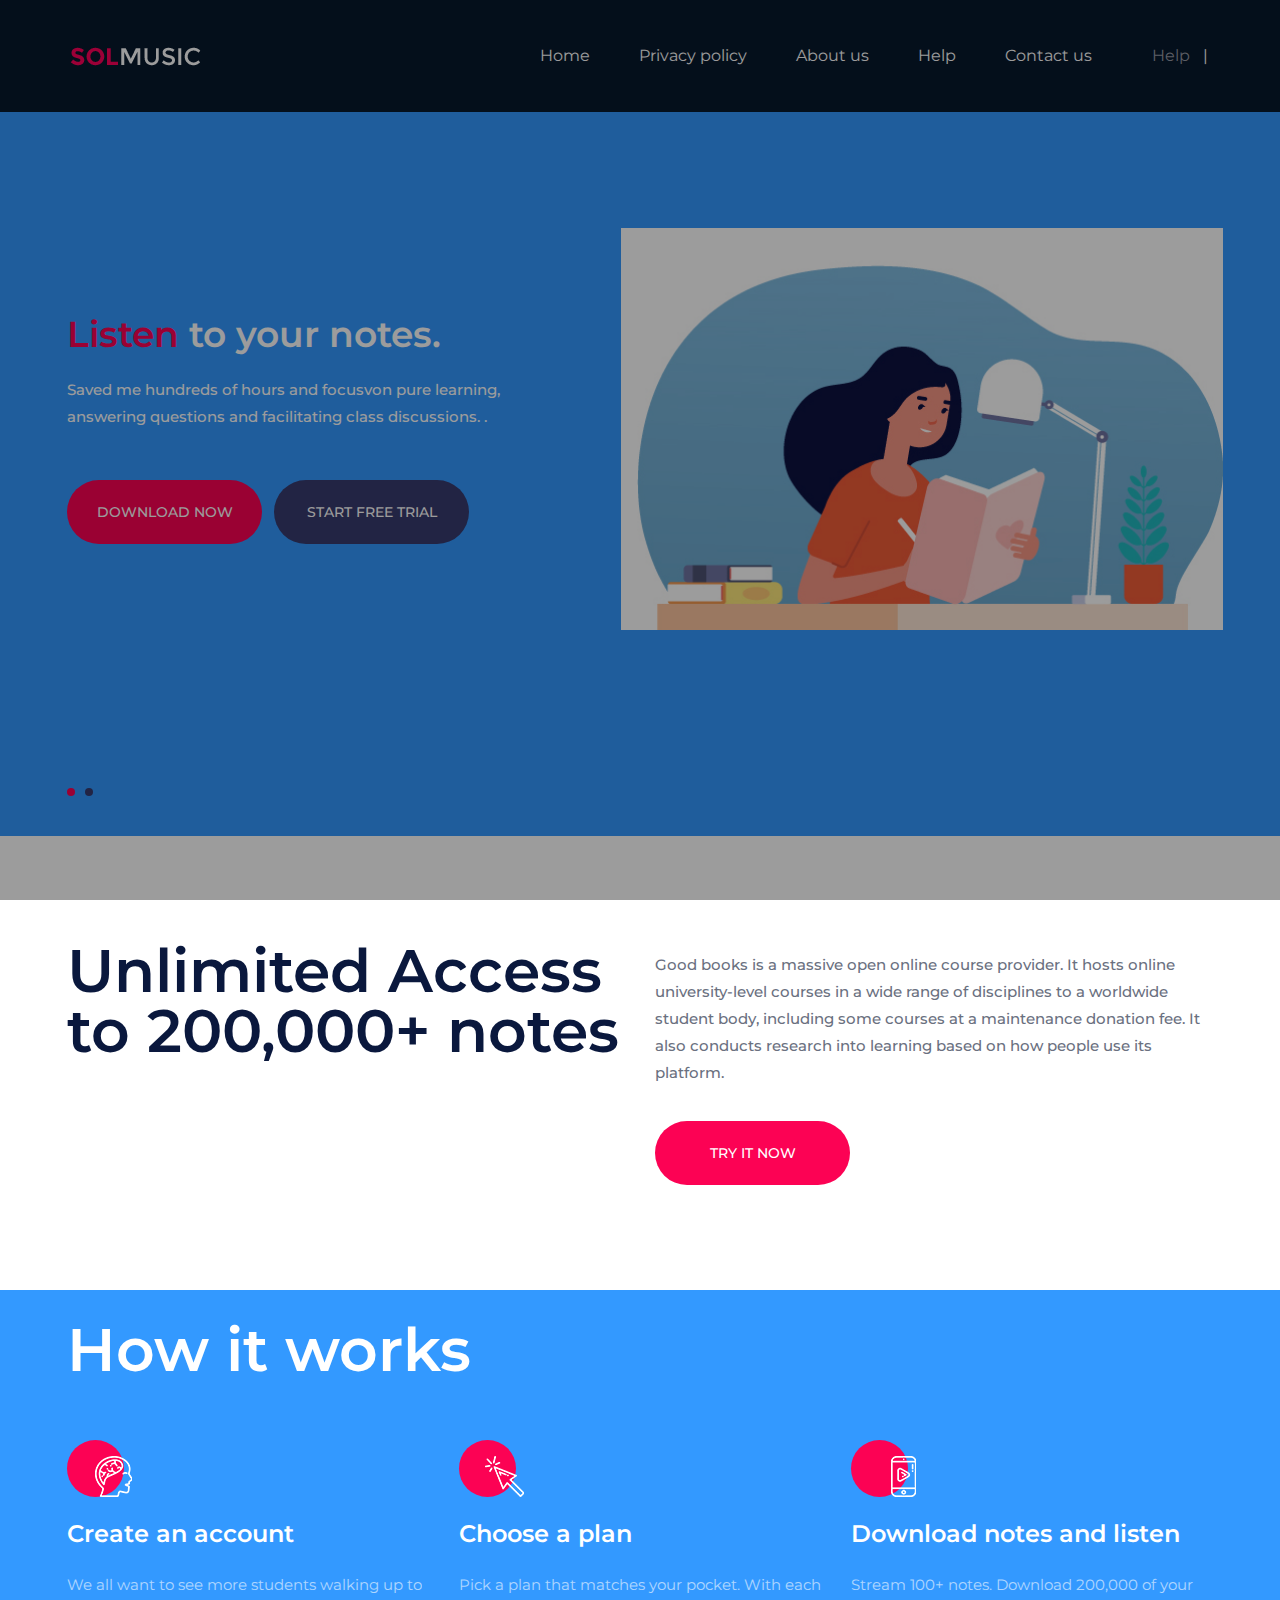
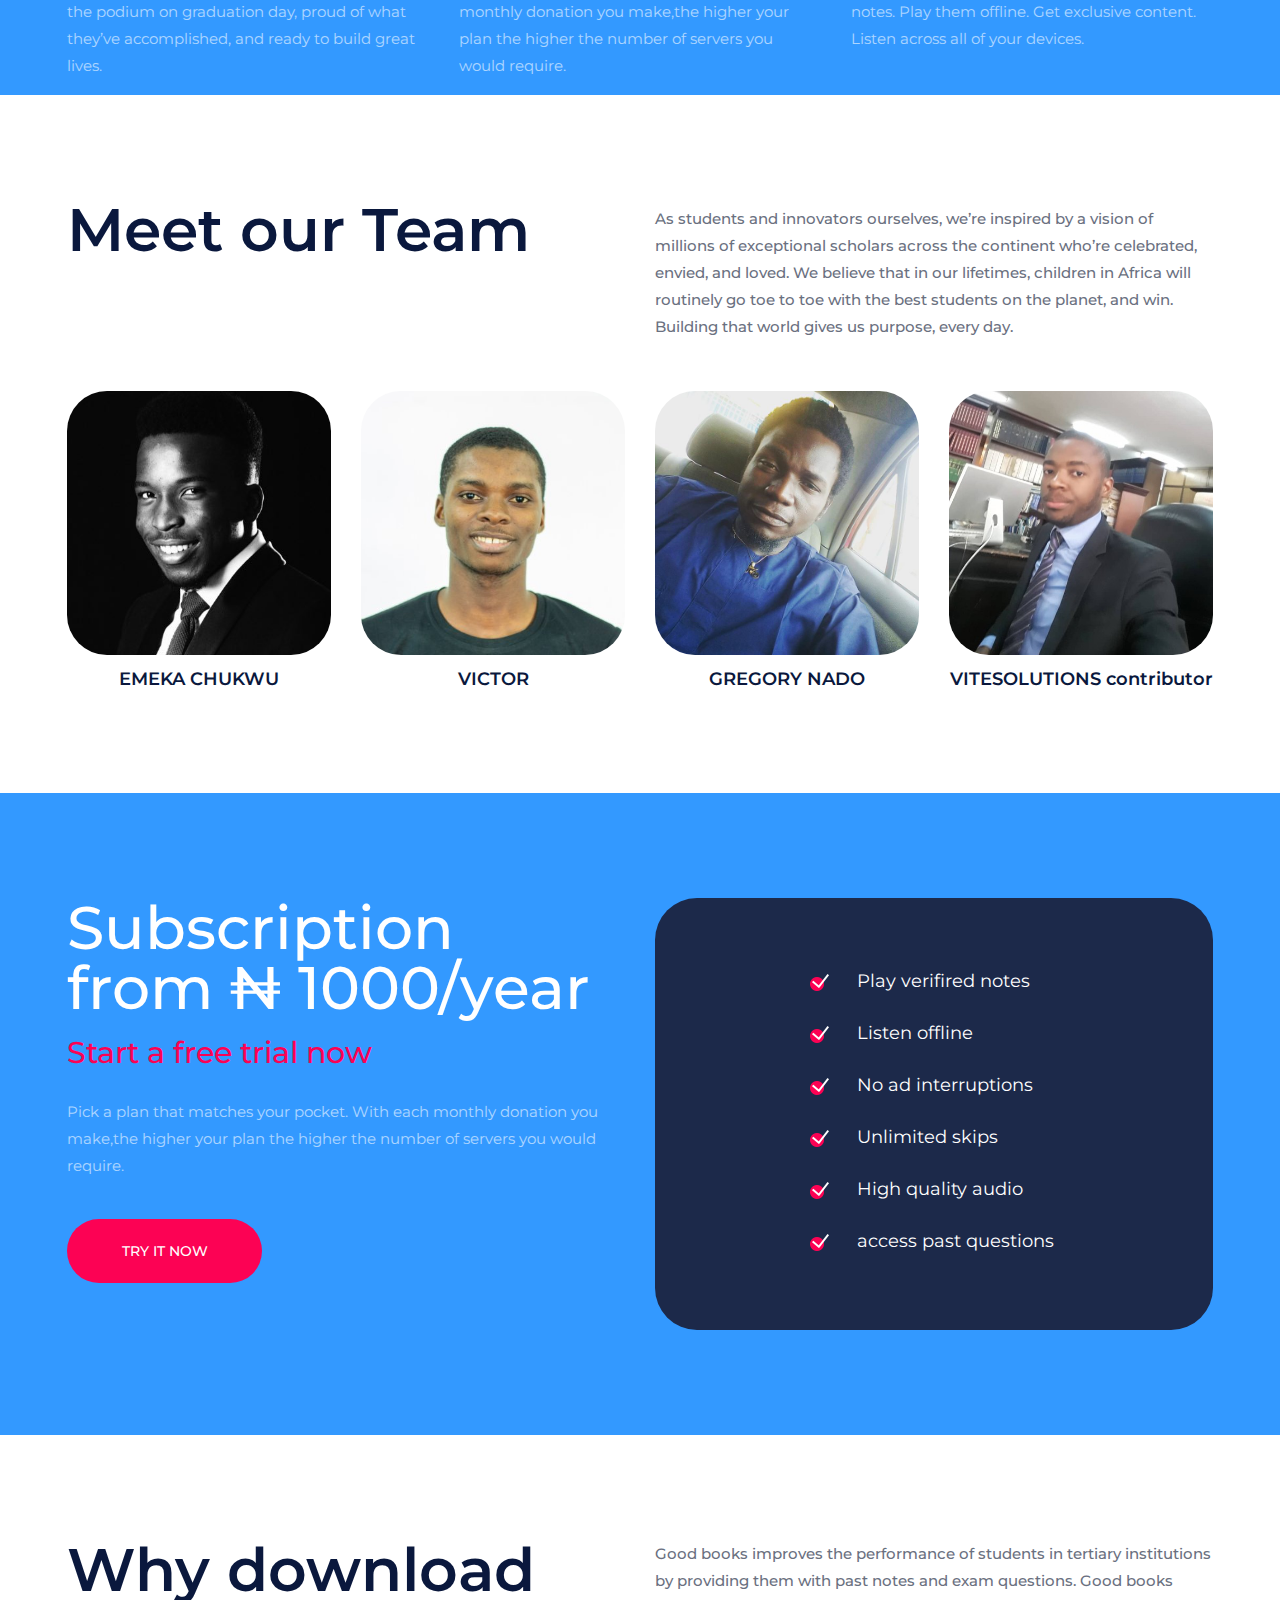
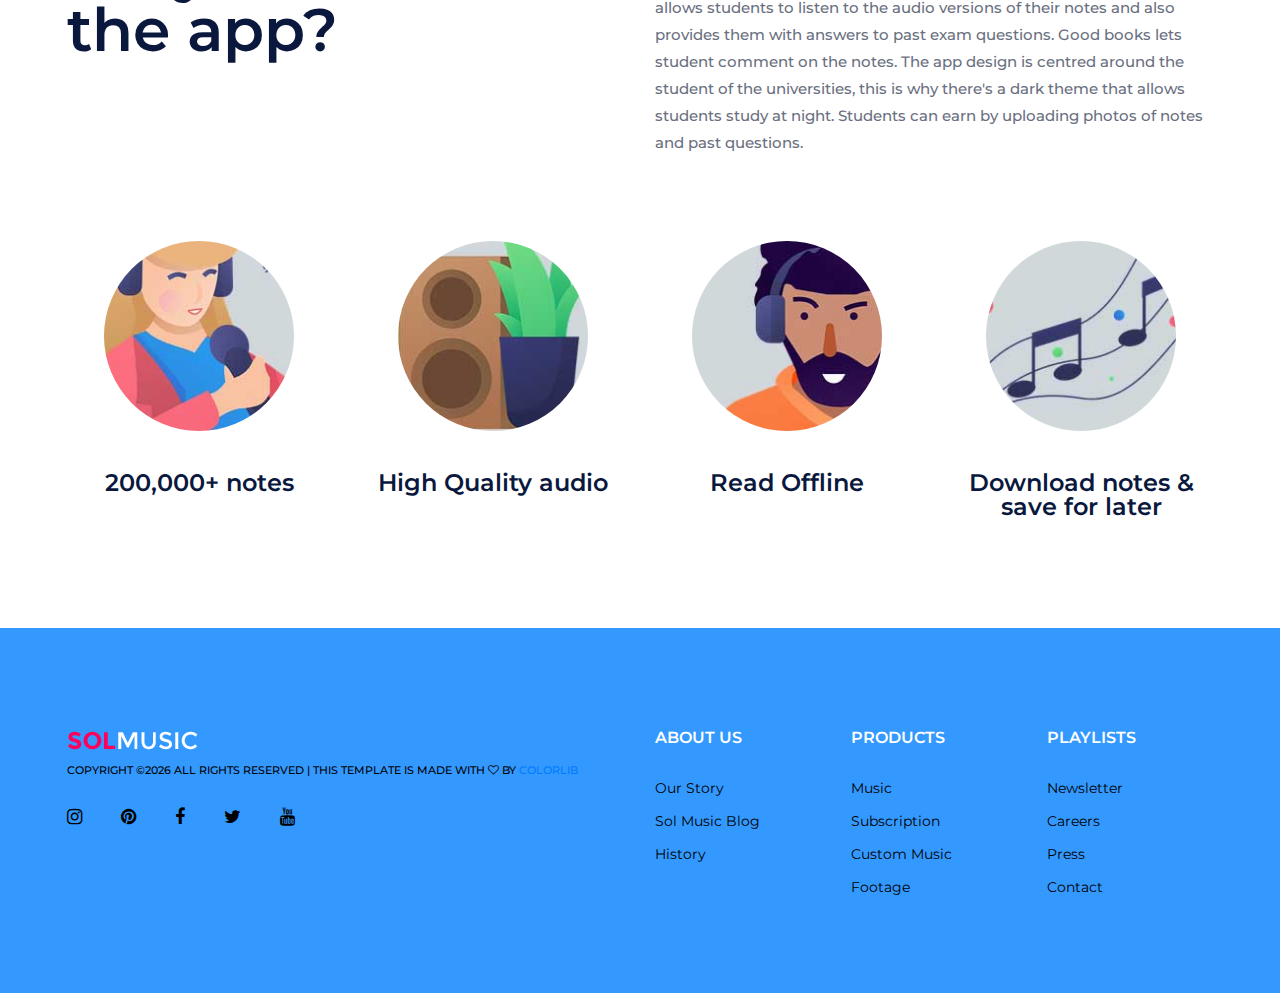
==== index.html @ d247b95f "create contact page:" ====
<!DOCTYPE html>
<html lang="zxx">
<head>
	<title>SolMusic | HTML Template</title>
	<meta charset="UTF-8">
	<meta name="description" content="SolMusic HTML Template">
	<meta name="keywords" content="music, html">
	<meta name="viewport" content="width=device-width, initial-scale=1.0">
	
	<!-- Favicon -->
	<link href="img/favicon.ico" rel="shortcut icon"/>

	<!-- Google font -->
	<link href="https://fonts.googleapis.com/css?family=Montserrat:300,300i,400,400i,500,500i,600,600i,700,700i&display=swap" rel="stylesheet">
 
	<!-- Stylesheets -->
	<link rel="stylesheet" href="css/bootstrap.min.css"/>
	<link rel="stylesheet" href="css/font-awesome.min.css"/>
	<link rel="stylesheet" href="css/owl.carousel.min.css"/>
	<link rel="stylesheet" href="css/slicknav.min.css"/>

	<!-- Main Stylesheets -->
	<link rel="stylesheet" href="css/style.css"/>


	<!--[if lt IE 9]>
		<script src="https://oss.maxcdn.com/html5shiv/3.7.2/html5shiv.min.js"></script>
		<script src="https://oss.maxcdn.com/respond/1.4.2/respond.min.js"></script>
	<![endif]-->

</head>
<body>
	<!-- Page Preloder -->
	<div id="preloder">
		<div class="loader"></div>
	</div>

	<!-- Header section -->
	<header class="header-section clearfix">
		<a href="index.html" class="site-logo">
			<img src="img/logo.png" alt="">
		</a>
		<div class="header-right">
			<a href="#" class="hr-btn">Help</a>
			<span>|</span>
			<!-- <div class="user-panel">
				<a href="" class="login">Login</a>
				<a href="" class="register">Create an account</a>
			</div>  -->
		</div>
		<ul class="main-menu">
			<li><a href="index.html">Home</a></li>
			<li><a href="Privacy policy.html">Privacy policy</a></li>
			<li><a href="#">About us</a>
				<ul class="sub-menu">
					<li><a href="#team_section">Team</a></li>
					<li><a href="#subscription_section">subcriptions</a></li>
					<li><a href="artist.html">Help</a></li>
					<li><a href="Privacy policy.html">Privacy policy</a></li>
					<li><a href="contact.html">Contact</a></li>
				</ul>
			</li>
			<li><a href="blog.html">Help</a></li>
			<li><a href="contact.html">Contact us</a></li>
		</ul>
	</header>
	<!-- Header section end -->

	<!-- Hero section -->
	<section class="hero-section">
		<div class="hero-slider owl-carousel">
			<div class="hs-item">
				<div class="container">
					<div class="row">
						<div class="col-lg-6">
							<div class="hs-text">
								<h2><span>Listen</span> to your notes.</h2>
								<p>Saved me hundreds of hours and focusvon pure learning, answering questions and facilitating class discussions.
									. </p>
								<a href="#" class="site-btn">Download Now</a>
								<a href="#" class="site-btn sb-c2">Start free trial</a>
							</div>
						</div>
						<div class="col-lg-6">
							<div class="hr-img">
								<img src="img/hero-bg.png" alt="">
							</div>
						</div>
					</div>
				</div>
			</div>
			<div class="hs-item">
				<div class="container">
					<div class="row">
						<div class="col-lg-6">
							<div class="hs-text">
								<h2><span>Access </span> all your notes, past questions and handout.</h2>
								<p>Good books is an education technology website company based in Lagos City, Nigeria, which operates an online learning platform for students to access course-specific study resources contributed by a community of students and educators. </p>
								<a href="#" class="site-btn">Download Now</a>
								<a href="#" class="site-btn sb-c2">Start free trial</a>
							</div>
						</div>
						<div class="col-lg-6">
							<div class="hr-img">
								<img src="img/hero-bg.png" alt="">
							</div>
						</div>
					</div>
				</div>
			</div>
		</div>
	</section>
	<!-- Hero section end -->

	<!-- Intro section -->
	<section class="intro-section spad">
		<div class="container">
			<div class="row">
				<div class="col-lg-6">
					<div class="section-title">
						<h2>Unlimited Access to 200,000+ notes</h2>
					</div>
				</div>
				<div class="col-lg-6">
					<p>Good books is a massive open online course provider. It hosts online university-level courses in a wide range of disciplines to a worldwide student body, including some courses at a maintenance donation fee. It also conducts research into learning based on how people use its platform.</p>
					<a href="#" class="site-btn">Try it now</a>
				</div>
			</div>
		</div>
	</section>
	<!-- Intro section end -->

	<!-- How section -->
	<section class="how-section">
		<div class="container text-white">
			<div class="section-title">
				<h2>How it works</h2>
			</div>
			<div class="row">
				<div class="col-md-4">
					<div class="how-item">
						<div class="hi-icon">
							<img src="img/icons/brain.png" alt="">
						</div>
						<h4>Create an account</h4>
						<p>We all want to see more students walking up to the podium on graduation day, proud of what they’ve accomplished, and ready to build great lives. </p>
					</div>
				</div>
				<div class="col-md-4">
					<div class="how-item">
						<div class="hi-icon">
							<img src="img/icons/pointer.png" alt="">
						</div>
						<h4>Choose a plan</h4>
						<p>Pick a plan that matches your pocket. With each monthly donation you make,the higher your plan the higher the number of servers you would require. </p>
					</div>
				</div>
				<div class="col-md-4">
					<div class="how-item">
						<div class="hi-icon">
							<img src="img/icons/smartphone.png" alt="">
						</div>
						<h4>Download notes and listen</h4>
						<p>Stream 100+ notes. Download 200,000 of your notes. Play them offline. Get exclusive content. Listen across all of your devices. </p>
					</div>
				</div>
			</div>
		</div>
	</section>
	<!-- How section end -->

	<!-- Concept section -->
	<section class="concept-section spad">
		<div id="team_section" class="container">
			<div class="row">
				<div class="col-lg-6">
					<div class="section-title">
						<h2>Meet our Team</h2>
					</div>
				</div>
				<div class="col-lg-6">
					<p> As students and innovators ourselves, we’re inspired by a vision of millions of exceptional scholars across the continent who’re celebrated, envied, and loved. We believe that in our lifetimes, children in Africa will routinely go toe to toe with the best students on the planet, and win. Building that world gives us purpose, every day.</p>
				</div>
			</div>
			<div class="row">
				<div class="col-lg-3 col-sm-6">
					<div class="concept-item">
						<img src="img/concept/1.jpg" alt="">
						<h5>EMEKA CHUKWU</h5>
					</div>
				</div>
				<div class="col-lg-3 col-sm-6">
					<div class="concept-item">
						<img src="img/concept/2.jpg" alt="">
						<h5>VICTOR</h5>
					</div>
				</div>
				<div class="col-lg-3 col-sm-6">
					<div class="concept-item">
						<img src="img/concept/3.jpg" alt="">
						<h5>GREGORY NADO</h5>
					</div>
				</div>
				<div class="col-lg-3 col-sm-6">
					<div class="concept-item">
						<img src="img/concept/4.jpg" alt="">
						<h5>VITESOLUTIONS
							contributor
						</h5>
					</div>
				</div>
			</div>
		</div>
	</section>
	<!-- Concept section end -->

	<!-- Subscription section -->
	<section class="subscription-section spad">
		<div id="subscription_section" class="container">
			<div class="row">
				<div class="col-lg-6">
					<div class="sub-text">
						<h2>Subscription from <span>&#8358</span> 1000/year</h2>
						<h3>Start a free trial now</h3>
						<p>Pick a plan that matches your pocket. With each monthly donation you make,the higher your plan the higher the number of servers you would require.</p>
						<a href="#" class="site-btn">Try it now</a>
					</div>
				</div>
				<div class="col-lg-6">
					<ul class="sub-list">
						<li><img src="img/icons/check-icon.png" alt="">Play verifired notes</li>
						<li><img src="img/icons/check-icon.png" alt="">Listen offline</li>
						<li><img src="img/icons/check-icon.png" alt="">No ad interruptions</li>
						<li><img src="img/icons/check-icon.png" alt="">Unlimited skips</li>
						<li><img src="img/icons/check-icon.png" alt="">High quality audio</li>
						<li><img src="img/icons/check-icon.png" alt="">access past questions</li>
					</ul>
				</div>
			</div>
		</div>
	</section>
	<!-- Subscription section end -->

	<!-- Premium section end -->
	<section class="premium-section spad">
		<div class="container">
			<div class="row">
				<div class="col-lg-6">
					<div class="section-title">
						<h2>Why download the app? </h2>
					</div>
				</div>
				<div class="col-lg-6">
					<p> Good books improves the performance of students in tertiary institutions by providing them with past notes and exam questions. Good books allows students to listen to the audio versions of their notes and also provides them with answers to past exam questions. Good books lets student comment on the notes. The app design is centred around the student of the universities, this is why there's a dark theme that allows students study at night. Students can earn by uploading photos of notes and past questions.
						</p>
				</div>
			</div>
			<div class="row">
				<div class="col-lg-3 col-sm-6">
					<div class="premium-item">
						<img src="img/premium/1.jpg" alt="">
						<h4>200,000+ notes </h4>
						<p></p>
					</div>
				</div>
				<div class="col-lg-3 col-sm-6">
					<div class="premium-item">
						<img src="img/premium/2.jpg" alt="">
						<h4>High Quality audio</h4>
						<p></p>
					</div>
				</div>
				<div class="col-lg-3 col-sm-6">
					<div class="premium-item">
						<img src="img/premium/3.jpg" alt="">
						<h4>Read Offline</h4>
						<p> </p>
					</div>
				</div>
				<div class="col-lg-3 col-sm-6">
					<div class="premium-item">
						<img src="img/premium/4.jpg" alt="">
						<h4>Download notes & save for later</h4>
						<p></p>
					</div>
				</div>
			</div>
		</div>
	</section>
	<!-- Premium section end -->

	<!-- Footer section -->
	<footer class="footer-section">
		<div class="container">
			<div class="row">
				<div class="col-xl-6 col-lg-7 order-lg-2">
					<div class="row">
						<div class="col-sm-4">
							<div class="footer-widget">
								<h2>About us</h2>
								<ul>
									<li><a href="">Our Story</a></li>
									<li><a href="">Sol Music Blog</a></li>
									<li><a href="">History</a></li>
								</ul>
							</div>
						</div>
						<div class="col-sm-4">
							<div class="footer-widget">
								<h2>Products</h2>
								<ul>
									<li><a href="">Music</a></li>
									<li><a href="">Subscription</a></li>
									<li><a href="">Custom Music</a></li>
									<li><a href="">Footage</a></li>
								</ul>
							</div>
						</div>
						<div class="col-sm-4">
							<div class="footer-widget">
								<h2>Playlists</h2>
								<ul>
									<li><a href="">Newsletter</a></li>
									<li><a href="">Careers</a></li>
									<li><a href="">Press</a></li>
									<li><a href="">Contact</a></li>
								</ul>
							</div>
						</div>
					</div>
				</div>
				<div class="col-xl-6 col-lg-5 order-lg-1">
					<img src="img/logo.png" alt="">
					<div class="copyright"><!-- Link back to Colorlib can't be removed. Template is licensed under CC BY 3.0. -->
Copyright &copy;<script>document.write(new Date().getFullYear());</script> All rights reserved | This template is made with <i class="fa fa-heart-o" aria-hidden="true"></i> by <a href="https://colorlib.com" target="_blank">Colorlib</a>
<!-- Link back to Colorlib can't be removed. Template is licensed under CC BY 3.0. --></div>
					<div class="social-links">
						<a href=""><i class="fa fa-instagram"></i></a>
						<a href=""><i class="fa fa-pinterest"></i></a>
						<a href=""><i class="fa fa-facebook"></i></a>
						<a href=""><i class="fa fa-twitter"></i></a>
						<a href=""><i class="fa fa-youtube"></i></a>
					</div>
				</div>
			</div>
		</div>
	</footer>
	<!-- Footer section end -->
	
	<!--====== Javascripts & Jquery ======-->
	<script src="js/jquery-3.2.1.min.js"></script>
	<script src="js/bootstrap.min.js"></script>
	<script src="js/jquery.slicknav.min.js"></script>
	<script src="js/owl.carousel.min.js"></script>
	<script src="js/mixitup.min.js"></script>
	<script src="js/main.js"></script>

	</body>
</html>
---- css/style.css ----
/*=================================
-----------------------------------
  SolMusic HTML Template
  Version: 1.0
 ---------------------------------
 =================================*/



/*----------------------------------------*/
/* Template default CSS
/*----------------------------------------*/

html,
body {
	height: 100%;
	font-family: "Montserrat", sans-serif;
	-webkit-font-smoothing: antialiased;
	font-smoothing: antialiased;
}

h1,
h2,
h3,
h4,
h5,
h6 {
	margin: 0;
	color: #0a183d;
	font-weight: 600;
	line-height: 1;
}

h1 {
	font-size: 70px;
}

h2 {
	font-size: 36px;
}

h3 {
	font-size: 30px;
}

h4 {
	font-size: 24px;
}

h5 {
	font-size: 18px;
}

h6 {
	font-size: 16px;
}

p {
	font-size: 15px;
	color: #6a7080;
	line-height: 1.8;
	font-weight: 500;
}

img {
	max-width: 100%;
}

input:focus,
select:focus,
button:focus,
textarea:focus {
	outline: none;
}

a:hover,
a:focus {
	text-decoration: none;
	outline: none;
}

ul,
ol {
	padding: 0;
	margin: 0;
}

/*---------------------
Helper CSS
 -----------------------*/

.section-title {
	margin-bottom: 60px;
}

.section-title h2 {
	font-size: 60px;
}

.set-bg {
	background-repeat: no-repeat;
	background-size: cover;
	background-position: top center;
}

.spad {
	padding-top: 105px;
	padding-bottom: 105px;
}

.text-white h1,
.text-white h2,
.text-white h3,
.text-white h4,
.text-white h5,
.text-white h6,
.text-white p,
.text-white span,
.text-white li,
.text-white a {
	color: #fff;
}

/*---------------------
Commom elements
 -----------------------*/

/* buttons */

.site-btn {
	display: inline-block;
	border: none;
	font-size: 14px;
	font-weight: 500;
	min-width: 195px;
	padding: 23px 20px;
	border-radius: 50px;
	text-transform: uppercase;
	background: #fc0254;
	color: #fff;
	line-height: normal;
	cursor: pointer;
	text-align: center;
}

.site-btn:hover {
	color: #fff;
}

.site-btn.sb-c2 {
	background: #383b70;
}

/* Preloder */

#preloder {
	position: fixed;
	width: 100%;
	height: 100%;
	top: 0;
	left: 0;
	z-index: 999999;
	background: #000;
}

.loader {
	width: 40px;
	height: 40px;
	position: absolute;
	top: 50%;
	left: 50%;
	margin-top: -13px;
	margin-left: -13px;
	border-radius: 60px;
	animation: loader 0.8s linear infinite;
	-webkit-animation: loader 0.8s linear infinite;
}

@keyframes loader {
	0% {
		-webkit-transform: rotate(0deg);
		transform: rotate(0deg);
		border: 4px solid #f44336;
		border-left-color: transparent;
	}
	50% {
		-webkit-transform: rotate(180deg);
		transform: rotate(180deg);
		border: 4px solid #673ab7;
		border-left-color: transparent;
	}
	100% {
		-webkit-transform: rotate(360deg);
		transform: rotate(360deg);
		border: 4px solid #f44336;
		border-left-color: transparent;
	}
}

@-webkit-keyframes loader {
	0% {
		-webkit-transform: rotate(0deg);
		border: 4px solid #f44336;
		border-left-color: transparent;
	}
	50% {
		-webkit-transform: rotate(180deg);
		border: 4px solid #673ab7;
		border-left-color: transparent;
	}
	100% {
		-webkit-transform: rotate(360deg);
		border: 4px solid #f44336;
		border-left-color: transparent;
	}
}

/*------------------
Header section
 ---------------------*/

.header-section {
	padding-left: 55px;
	padding-right: 72px;
	background: #08192d;
}

.site-logo {
	display: inline-block;
	padding: 0;
	padding: 44px 15px;
}

.header-right {
	float: right;
	padding: 44px 0;
	margin-left: 130px;
}

.header-right .hr-btn {
	display: inline-block;
	color: #979aa5;
}

.header-right .user-panel {
	display: inline-block;
}

.header-right .user-panel a {
	font-size: 16px;
	color: #ffffff;
	margin: 0 10px;
}

.header-right .user-panel .register {
	color: #fc0254;
	margin-right: 0;
}

.header-right span {
	color: #fff;
	display: inline-block;
	padding-left: 9px;
}

.main-menu {
	list-style: none;
	float: right;
}

.main-menu li {
	display: inline-block;
	position: relative;
}

.main-menu li a {
	display: block;
	font-size: 16px;
	color: #ffffff;
	padding: 44px 10px;
	margin-left: 60px;
}

.main-menu li a:hover {
	color: #fc0254;
}

.main-menu li:first-child a {
	margin-left: 0;
}

.main-menu li:hover .sub-menu {
	visibility: visible;
	opacity: 1;
	margin-top: 0;
}

.main-menu .sub-menu {
	position: absolute;
	list-style: none;
	width: 220px;
	left: 60px;
	top: 100%;
	padding: 20px 0;
	visibility: hidden;
	opacity: 0;
	margin-top: 50px;
	background: #fff;
	z-index: 99;
	-webkit-transition: all 0.4s;
	transition: all 0.4s;
	-webkit-box-shadow: 2px 7px 20px rgba(0, 0, 0, 0.05);
	box-shadow: 2px 7px 20px rgba(0, 0, 0, 0.05);
}

.main-menu .sub-menu li {
	display: block;
}

.main-menu .sub-menu li a {
	display: block;
	color: #000;
	margin-left: 0;
	padding: 5px 20px;
}

.main-menu .sub-menu li a:hover {
	color: #fc0254;
}

.slicknav_menu {
	display: none;
}

/*------------------
Hero section
 ---------------------*/

.hero-section {
	overflow: hidden;
}

.hs-item {
	height: 724px;
	padding-bottom: 90px;
	display: -webkit-box;
	display: -ms-flexbox;
	display: flex;
	-webkit-box-align: center;
	-ms-flex-align: center;
	align-items: center;
	background: #3399ff;
}

.hs-item h2 {
	color: #fff;
	font-size: 36px;
	margin-bottom: 25px;
	line-height: 0.9;
	position: relative;
	top: 50px;
	opacity: 0;
}

.hs-item h2 span {
	color: #fc0254;
}

.hs-item p {
	color: #ffffff;
	opacity: 0.6;
	margin-bottom: 50px;
	position: relative;
	top: 50px;
	opacity: 0;
}

.hs-item .site-btn {
	position: relative;
	top: 50px;
	margin-bottom: 20px;
	opacity: 0;
}

.hs-item .sb-c2 {
	margin-left: 8px;
}

.hs-item .hs-text {
	padding-top: 90px;
	max-width: 475px;
}

.hr-img img {
	min-width: 602px;
	position: relative;
	left: -34px;
	top: 50px;
	opacity: 0;
}

.owl-item.active .hs-item img,
.owl-item.active .hs-item h2,
.owl-item.active .hs-item p,
.owl-item.active .hs-item .site-btn,
.owl-item.active .hs-item .site-btn.sb-c2 {
	top: 0;
	opacity: 1;
}

.owl-item.active .hs-item img {
	-webkit-transition: all 0.5s ease 0.2s;
	transition: all 0.5s ease 0.2s;
}

.owl-item.active .hs-item h2 {
	-webkit-transition: all 0.5s ease 0.4s;
	transition: all 0.5s ease 0.4s;
}

.owl-item.active .hs-item p {
	-webkit-transition: all 0.5s ease 0.6s;
	transition: all 0.5s ease 0.6s;
}

.owl-item.active .hs-item .site-btn {
	-webkit-transition: all 0.5s ease 0.8s;
	transition: all 0.5s ease 0.8s;
}

.owl-item.active .hs-item .site-btn.sb-c2 {
	-webkit-transition: all 0.5s ease 1s;
	transition: all 0.5s ease 1s;
}

.hero-slider .owl-dots {
	position: absolute;
	bottom: 33px;
	left: calc(50% - 588px);
	max-width: 1176px;
	width: 100%;
	padding-left: 15px;
}

.hero-slider .owl-dots .owl-dot {
	width: 8px;
	height: 8px;
	border-radius: 50%;
	background: #383b70;
	margin-right: 10px;
}

.hero-slider .owl-dots .owl-dot.active {
	background: #fc0254;
}

/* ----------------
Intro section
 -------------------*/

.intro-section p {
	margin-bottom: 35px;
	padding-top: 10px;
}

/* ----------------
How section
 -------------------*/

.how-section {
	background-color: #3399ff;
	padding-top: 30px;
}

.how-item .hi-icon {
	position: relative;
	width: 57px;
	height: 57px;
	border-radius: 50%;
	background: #fc0254;
	margin-bottom: 25px;
}

.how-item .hi-icon img {
	position: absolute;
	right: -8px;
	bottom: 0;
}

.how-item h4 {
	margin-bottom: 25px;
}

.how-item p {
	font-weight: 400;
	opacity: 0.6;
}

/* ----------------
Concept section
 -------------------*/

.concept-section p {
	padding-top: 5px;
}

.concept-item {
	text-align: center;
	padding-top: 35px;
}

.concept-item img {
	border-radius: 40px;
	margin-bottom: 15px;
}

/* --------------------
Subscription section
 -----------------------*/

.subscription-section {
	background: #3399ff;
}

.sub-text {
	padding-right: 15px;
}

.sub-text h2 {
	color: #fff;
	font-size: 60px;
	margin-bottom: 20px;
	font-weight: 500;
}

.sub-text h3 {
	color: #fc0254;
	margin-bottom: 30px;
	font-weight: 500;
}

.sub-text p {
	color: #fff;
	font-weight: 400;
	opacity: 0.6;
	margin-bottom: 40px;
}

.sub-list {
	list-style: none;
	background: #1c294a;
	padding: 70px 15px 50px 155px;
	border-radius: 42px;
}

.sub-list li {
	color: #ffffff;
	font-size: 18px;
	margin-bottom: 25px;
}

.sub-list li img {
	padding-right: 28px;
}

/* ----------------
Premium section 
 -------------------*/

.premium-section p {
	margin-bottom: 50px;
}

.premium-item {
	text-align: center;
	padding-top: 35px;
}

.premium-item img {
	width: 190px;
	height: 190px;
	border-radius: 50%;
	margin-bottom: 40px;
}

.premium-item h4 {
	margin-bottom: 4px;
}

.premium-item p {
	margin-bottom: 0;
}

/* ----------------
Responsive
 -------------------*/

.footer-section {
	background: #3399ff;
	padding: 100px 0 85px;
}

.footer-widget {
	padding-top: 2px;
}

.footer-widget h2 {
	font-size: 16px;
	color: #fff;
	text-transform: uppercase;
	margin-bottom: 30px;
}

.footer-widget ul {
	list-style: none;
}

.footer-widget ul li a {
	display: inline-block;
	color: #000;
	font-size: 14px;
	margin-bottom: 10px;
}

.copyright {
	font-size: 11px;
	text-transform: uppercase;
	font-weight: 500;
	color: #000;
	padding: 10px 0 25px;
}

.social-links a {
	display: inline-block;
	color: #000;
	font-size: 18px;
	margin-right: 35px;
}

/* ----------------
Other pages
 -------------------*/

/* ----------------
Playlist page
 -------------------*/

.playlist-section {
	padding: 105px 42px;
}

.playlist-section .section-title {
	float: left;
}

.playlist-filter {
	text-align: right;
	padding-top: 20px;
	margin-bottom: 100px;
}

.playlist-filter li {
	display: inline-block;
	font-size: 15px;
	font-weight: 500;
	color: #6a7080;
	padding: 10px 6px 16px;
	margin-right: 55px;
	margin-bottom: 10px;
	border-bottom: 2px solid transparent;
	cursor: pointer;
}

.playlist-filter li.mixitup-control-active {
	border-bottom: 2px solid #fc0254;
}

.playlist-item {
	text-align: center;
	padding: 0 11px;
	margin-bottom: 30px;
}

.playlist-item img {
	min-width: 100%;
	border-radius: 40px;
	margin-bottom: 30px;
}

.search-form {
	position: relative;
	width: 100%;
	margin-bottom: 25px;
}

.search-form input {
	width: 100%;
	height: 60px;
	padding-left: 41px;
	padding-right: 175px;
	border: none;
	border-radius: 80px;
	font-size: 15px;
	background: #d0d7db;
}

.search-form button {
	position: absolute;
	height: 60px;
	min-width: 167px;
	right: 0;
	top: 0;
	border: none;
	border-radius: 80px;
	color: #fff;
	font-size: 15px;
	background: #fc0254;
}

/* ----------------
Blog page
 -------------------*/

.blog-item {
	margin-bottom: 90px;
}

.blog-item img {
	margin-bottom: 36px;
}

.blog-item .blog-date {
	font-size: 12px;
	font-weight: 600;
	color: #fc0254;
	margin-bottom: 24px;
}

.blog-item h3 {
	margin-bottom: 5px;
}

.blog-item .blog-meta {
	font-size: 12px;
	color: #e9e9e9;
	font-weight: 500;
	margin-bottom: 20px;
}

.blog-item .blog-meta a {
	color: #c3c4c9;
}

.blog-item p {
	font-size: 14px;
	margin-bottom: 0;
	line-height: 1.8;
}

.site-pagination a {
	color: #6a7080;
	font-size: 14px;
	display: inline-block;
	margin-right: 5px;
	font-weight: 500;
}

.site-pagination a:hover,
.site-pagination a.active {
	color: #3c455f;
}

/* ----------------
Contact page
 -------------------*/

.map {
	height: 100%;
	background: #ddd;
}

.map iframe {
	position: absolute;
	width: 100%;
	height: 100%;
	left: 0;
	top: 0;
}

.contact-warp {
	padding: 100px 53px 104px 78px;
}

.contact-warp p {
	padding-top: 40px;
	margin-bottom: 50px;
}

.contact-warp ul {
	margin-bottom: 90px;
	list-style: none;
}

.contact-warp ul li {
	font-size: 14px;
	color: #0a183d;
	font-size: 14px;
	margin-bottom: 15px;
	font-weight: 500;
}

.contact-from input,
.contact-from textarea {
	width: 100%;
	height: 57px;
	padding: 0 38px;
	border: none;
	border-radius: 20px;
	font-size: 14px;
	font-weight: 500;
	margin-bottom: 14px;
	color: #6a7080;
	background: #f5f6fa;
}

.contact-from textarea {
	resize: none;
	padding: 24px 38px 10px;
	height: 177px;
	margin-bottom: 57px;
}

/* ----------------
Category page
 -------------------*/

.category-section {
	padding: 105px 36px;
}

.category-section .section-title {
	float: left;
}

.category-links {
	text-align: right;
	padding-top: 20px;
	margin-bottom: 80px;
}

.category-links a {
	display: inline-block;
	font-size: 15px;
	font-weight: 500;
	color: #6a7080;
	padding: 10px 6px 16px;
	margin-right: 55px;
	margin-bottom: 10px;
	border-bottom: 2px solid transparent;
	cursor: pointer;
}

.category-links a.active {
	border-bottom: 2px solid #fc0254;
}

.category-item {
	position: relative;
	margin: 0 17px;
}

.category-item img {
	min-width: 100%;
	border-radius: 40px;
}

.category-item .ci-text {
	position: absolute;
	bottom: 35px;
	left: 50px;
}

.category-item .ci-text h4 {
	color: #fff;
	margin-bottom: 3px;
}

.category-item .ci-text p {
	color: #fff;
	margin-bottom: 0;
	font-size: 12px;
}

.category-item .ci-link {
	position: absolute;
	display: -webkit-box;
	display: -ms-flexbox;
	display: flex;
	-webkit-box-align: center;
	-ms-flex-align: center;
	align-items: center;
	-webkit-box-pack: center;
	-ms-flex-pack: center;
	justify-content: center;
	width: 71px;
	height: 71px;
	right: 29px;
	bottom: 21px;
	color: #fc0254;
	font-size: 16px;
	text-align: center;
	border-radius: 50%;
	background: #fff;
}

.songs-section {
	padding-bottom: 80px;
}

.song-item {
	margin-bottom: 33px;
}

.song-info-box img {
	float: left;
	width: 85px;
	height: 85px;
	border-radius: 19px;
	margin-right: 18px;
}

.song-info-box .song-info {
	overflow: hidden;
	padding-top: 20px;
}

.song-info-box .song-info h4 {
	font-size: 20px;
	margin-bottom: 4px;
}

.song-info-box .song-info p {
	font-size: 14px;
	margin-bottom: 0;
}

.songs-links {
	text-align: right;
	padding-top: 26px;
}

.songs-links a {
	display: inline-block;
	margin-left: 15px;
	padding-top: 5px;
}

.single_player_container {
	margin-top: 30px;
	padding-left: 10px;
}

.single_player_container .jp-interface {
	display: -webkit-box;
	display: -ms-flexbox;
	display: flex;
}

.player_bars {
	width: calc(100% - 145px);
	position: relative;
	padding-top: 8px;
}

.player_controls_box {
	width: 145px;
}

.player_controls>button:not(:last-of-type) {
	margin-right: 4px;
}

.player_button {
	position: relative;
	width: 28px;
	height: 28px;
	background: #d0d7db;
	border: none;
	border-radius: 50%;
	outline: none !important;
	cursor: pointer;
	-webkit-box-flex: 0;
	-ms-flex: 0 0 auto;
	flex: 0 0 auto;
}

.player_button::after {
	display: block;
	position: absolute;
}

.jp-play {
	background: #fc0254;
}

.jp-play:after {
	left: 9px;
	top: 3px;
	width: 11px;
	height: 13px;
	content: url(../img/icons/play.png);
}

.jp-state-playing .jp-play::after,
.playing .jp-play::after {
	top: 4px !important;
	left: 7px !important;
	content: url(../img/icons/pause.png);
}

.jp-prev:after {
	top: 1px !important;
	left: 6px !important;
	content: url(../img/icons/back.png);
}

.jp-next:after {
	top: 1px !important;
	right: 7px !important;
	content: url(../img/icons/next.png);
}

.jp-stop::after {
	top: 10px;
	left: 10px;
	width: 8px;
	height: 8px;
	background: #475069;
	content: "";
}

.jp-progress {
	width: 100%;
	cursor: pointer;
}

.jp-seek-bar {
	height: 100%;
	padding-top: 5px;
	padding-bottom: 5px;
	background: transparent;
	margin-bottom: -5px;
}

.jp-seek-bar>div {
	height: 2px;
	background: #d0d7db;
}

.jp-play-bar {
	position: relative;
	height: 100%;
	background: #272727;
	overflow: visible !important;
}

.jp-current-time {
	position: absolute;
	font-size: 14px;
	color: #0a183d;
	right: -40px;
	top: 100%;
	padding-top: 15px;
	background: #fff;
	z-index: 1;
	-webkit-transition: all 0.3s;
	transition: all 0.3s;
}

.middle .jp-current-time {
	right: -5px;
	padding: 15px 5px 0;
}

.jp-duration {
	position: absolute;
	font-size: 14px;
	color: #b8b8b8;
	right: 0;
	bottom: -16px;
}

/* ----------------
Artest Page
 -------------------*/

.player-section {
	padding: 57px 53px;
}

.player-box {
	padding: 77px 121px 100px 81px;
	border-radius: 24px;
	background: #fff;
}

.player-box {
	display: -webkit-box;
	display: -ms-flexbox;
	display: flex;
}

.wave-player-warp {
	padding-top: 40px;
	position: relative;
	width: calc(100% - 382px);
}

.tarck-thumb-warp {
	width: 382px;
}

.tarck-thumb {
	max-width: 333px;
	position: relative;
}

.tarck-thumb img {
	border-radius: 22px;
}

.tarck-thumb .wp-play {
	position: absolute;
	width: 70px;
	height: 70px;
	left: calc(50% - 35px);
	top: calc(50% - 35px);
	border: none;
	border-radius: 50%;
	color: #fc0254;
	background: #fff;
}

.tarck-thumb .wp-play:after {
	position: absolute;
	content: "";
	left: calc(50% - 6px);
	top: calc(50% - 8px);
	font: normal normal normal 18px/1 FontAwesome;
}

.playing .tarck-thumb .wp-play:after {
	position: absolute;
	content: "";
	left: calc(50% - 8px);
	font: normal normal normal 18px/1 FontAwesome;
}

.wave-player-info h2 {
	font-size: 48px;
	font-weight: 600;
}

.wave-player-info p {
	font-size: 14px;
}

.wavePlayer_controls {
	padding-top: 20px;
}

#wavePlayer {
	position: relative;
}

#currentTime {
	position: absolute;
	right: 0;
	bottom: 0;
	font-size: 14px;
	color: #0a183d;
	font-weight: 500;
	background: #fff;
	padding-right: 2px;
}

#clipTime {
	position: absolute;
	right: 10px;
	top: 59px;
	font-size: 14px;
	color: #b8b8b8;
	font-weight: 500;
}

.songs-details-section {
	padding: 100px 38px 50px;
	background: #f9fcfd;
}

.song-details-box {
	margin-bottom: 30px;
	overflow: hidden;
}

.song-details-box h3 {
	margin-bottom: 50px;
}

.song-details-box ul {
	list-style: none;
	max-width: 310px;
}

.song-details-box ul li {
	margin-bottom: 15px;
	font-size: 14px;
	line-height: 2;
}

.song-details-box ul strong {
	float: left;
	margin-right: 6px;
	font-weight: 600;
	color: #0a183d;
}

.song-details-box ul span {
	display: block;
	overflow: hidden;
	color: #6a7080;
}

.song-details-box .single_player_container {
	margin-top: 0;
	padding-left: 0;
}

.artist-details img {
	float: left;
	width: 163px;
	height: 163px;
	margin-right: 30px;
	border-radius: 50%;
}

.artist-details h5 {
	margin-bottom: 5px;
	padding-top: 10px;
}

.artist-details span {
	display: block;
	font-size: 12px;
	color: #c3c4c9;
	margin-bottom: 15px;
}

.artist-details .ad-text {
	overflow: hidden;
}

.song-details-box .song-info-box img {
	width: 60px;
	height: 60px;
	border-radius: 20px;
	margin-right: 13px;
}

.song-details-box .song-info-box .song-info {
	padding-top: 10px;
}

.song-details-box .song-info-box .song-info h4 {
	font-size: 14px;
}

.song-details-box .song-info-box .song-info p {
	font-size: 10px;
}

.song-details-box .song-item {
	margin-bottom: 22px;
}

.song-details-box .player_controls_box {
	width: 102px;
}

.song-details-box .player_button {
	-webkit-transform: scale(0.7);
	transform: scale(0.7);
	-webkit-transform-origin: center;
	transform-origin: center;
	margin: 0 -5px;
}

.song-details-box .player_bars {
	width: calc(100% - 102px);
}

.song-details-box .single_player {
	padding: 14px 15px 0 0px;
}

.song-details-box .jp-current-time {
	font-size: 10px;
	right: -29px;
	padding-top: 9px;
}

.song-details-box .middle .jp-current-time {
	right: -5px;
	padding: 9px 5px 0;
}

.song-details-box .jp-duration {
	font-size: 10px;
	bottom: -6px;
}

.similar-songs-section {
	padding: 100px 33px;
}

.similar-songs-section h3 {
	margin-bottom: 70px;
	padding-left: 6px;
}

.similar-song {
	padding: 0 6px;
	margin-bottom: 35px;
}

.similar-song .ss-thumb {
	border-radius: 41px;
	margin-bottom: 22px;
	min-width: 100%;
}

.similar-song h4 {
	font-size: 20px;
	margin-bottom: 5px;
}

.similar-song p {
	font-size: 14px;
}

.similar-song .player_bars {
	width: 100%;
}

.similar-song .jp-current-time {
	padding-top: 10px;
}

.similar-song .jp-duration {
	bottom: -25px;
}

.ss-controls {
	padding: 15px 0 10px;
}

.ss-controls .songs-links {
	padding-top: 0;
	float: right;
}

/* ----------------
Responsive
 -------------------*/

@media (min-width: 1200px) {
	.container {
		max-width: 1176px;
	}
}

/* Medium screen : 992px. */

@media only screen and (min-width: 1200px) and (max-width: 1360px) {
	.header-right {
		margin-left: 50px;
	}
	.main-menu li a {
		margin-left: 25px;
	}
	.main-menu .sub-menu {
		left: 25px;
	}
}

/* Medium screen : 992px. */

@media only screen and (min-width: 992px) and (max-width: 1199px) {
	.header-section {
		padding-left: 15px;
		padding-right: 20px;
	}
	.header-right {
		margin-left: 20px;
	}
	.main-menu li a {
		margin-left: 15px;
	}
	.main-menu .sub-menu {
		left: 15px;
	}
	.hr-img img {
		min-width: 500px;
		position: relative;
	}
	.sub-list {
		padding: 70px 15px 50px 90px;
	}
	.category-section .section-title,
	.playlist-section .section-title {
		float: none;
	}
	.category-links,
	.playlist-filter {
		text-align: left;
	}
	.playlist-item {
		padding: 0;
	}
	.player-box {
		padding: 70px 80px 80px;
	}
	.similar-song {
		margin-bottom: 70px;
	}
	.artist-details img {
		float: none;
		margin-bottom: 30px;
	}
	.contact-warp {
		padding: 100px 15px 60px 40px;
	}
	.category-item {
		margin: 0;
	}
	.category-section {
		padding: 100px 0;
	}
}

/* Tablet :768px. */

@media only screen and (min-width: 768px) and (max-width: 991px) {
	.hr-img {
		display: none;
	}
	.slicknav_menu {
		display: block;
		background: transparent;
		margin-top: -60px;
	}
	.slicknav_nav {
		background: #1c294a;
		margin-bottom: 35px;
	}
	.slicknav_nav ul {
		margin: 0 0 0 0;
	}
	.slicknav_nav .slicknav_row,
	.slicknav_nav a {
		padding: 12px 25px;
		margin: 0;
	}
	.slicknav_nav a:hover {
		border-radius: 0;
		color: #fc0254;
		background: transparent;
	}
	.slicknav_btn {
		position: relative;
		top: -24px;
		background: #1c294a;
	}
	.main-menu {
		display: none;
	}
	.header-right {
		display: none;
	}
	.header-right-warp .header-right {
		display: block;
		float: none;
		padding: 0 0 24px;
		margin-left: 0;
	}
	.header-right-warp .header-right span {
		display: none;
	}
	.header-right-warp .header-right .user-panel {
		display: block;
		padding-left: 26px;
	}
	.header-right-warp .header-right .user-panel a {
		display: inline-block;
		padding: 0;
		margin: 0;
	}
	.header-right-warp .header-right .user-panel a:hover {
		background: transparent;
	}
	.header-right-warp .header-right .user-panel .login {
		padding-right: 10px;
	}
	.sub-text {
		margin-bottom: 50px;
	}
	.footer-widget {
		margin-bottom: 40px;
	}
	.category-section .section-title,
	.playlist-section .section-title {
		float: none;
	}
	.category-links,
	.playlist-filter {
		text-align: left;
	}
	.playlist-item {
		padding: 0;
	}
	.player-box {
		display: block;
		padding: 77px 90px 100px;
	}
	.wave-player-warp {
		width: 100%;
	}
	.wave-player-warp .songs-links {
		text-align: center;
		padding-top: 0;
		margin-bottom: 40px;
	}
	.tarck-thumb-warp {
		width: 100%;
	}
	.tarck-thumb-warp .tarck-thumb {
		margin: 0 auto;
	}
	.wave-player-info,
	.wavePlayer_controls {
		text-align: center;
	}
	.similar-song {
		margin-bottom: 60px;
	}
	.playlist-section,
	.category-section {
		padding: 100px 0;
	}
	.playlist-section .container,
	.category-section .container {
		max-width: 100%;
	}
	.category-item {
		margin: 0;
	}
	.category-item .ci-link {
		top: 26px;
		bottom: auto;
	}
	.category-item .ci-text {
		position: absolute;
		bottom: 10px;
		left: 20px;
	}
	.map {
		height: 450px;
	}
	.song-details-box ul {
		max-width: 100%;
	}
	.search-form {
		margin-top: 40px;
	}
}

/* Large Mobile :480px. */

@media only screen and (max-width: 767px) {
	.hr-img {
		display: none;
	}
	.slicknav_menu {
		display: block;
		background: transparent;
		margin-top: -60px;
	}
	.slicknav_nav {
		background: #1c294a;
		margin-bottom: 35px;
	}
	.slicknav_nav ul {
		margin: 0 0 0 0;
	}
	.slicknav_nav .slicknav_row,
	.slicknav_nav a {
		padding: 12px 25px;
		margin: 0;
	}
	.slicknav_nav a:hover {
		border-radius: 0;
		color: #fc0254;
		background: transparent;
	}
	.slicknav_btn {
		position: relative;
		top: -24px;
		background: #1c294a;
	}
	.main-menu {
		display: none;
	}
	.header-right {
		display: none;
	}
	.header-right-warp .header-right {
		display: block;
		float: none;
		padding: 0 0 24px;
		margin-left: 0;
	}
	.header-right-warp .header-right span {
		display: none;
	}
	.header-right-warp .header-right .user-panel {
		display: block;
		padding-left: 26px;
	}
	.header-right-warp .header-right .user-panel a {
		display: inline-block;
		padding: 0;
		margin: 0;
	}
	.header-right-warp .header-right .user-panel a:hover {
		background: transparent;
	}
	.header-right-warp .header-right .user-panel .login {
		padding-right: 10px;
	}
	.sub-list {
		padding: 60px 15px 50px 30px;
	}
	.sub-text {
		margin-bottom: 50px;
	}
	.footer-widget {
		margin-bottom: 40px;
	}
	.category-section .section-title,
	.playlist-section .section-title {
		float: none;
	}
	.category-links,
	.playlist-filter {
		text-align: left;
	}
	.playlist-filter li,
	.category-links a {
		margin-right: 15px;
	}
	.playlist-item {
		padding: 0;
	}
	.playlist-section {
		padding: 100px 0;
	}
	.artist-details img {
		float: none;
		margin-bottom: 30px;
	}
	.player-box {
		display: block;
	}
	.wave-player-warp {
		width: 100%;
	}
	.wave-player-warp .songs-links {
		text-align: center;
		padding-top: 0;
		margin-bottom: 40px;
	}
	.tarck-thumb-warp {
		width: 100%;
	}
	.tarck-thumb-warp .tarck-thumb {
		margin: 0 auto;
	}
	.wave-player-info,
	.wavePlayer_controls {
		text-align: center;
	}
	.player-box {
		padding: 75px 40px 80px;
	}
	.similar-song {
		margin-bottom: 60px;
	}
	.songs-details-section {
		padding: 100px 0px 50px;
	}
	.similar-songs-section,
	.playlist-section {
		padding: 100px 0;
	}
	.similar-songs-section .container,
	.playlist-section .container {
		max-width: 100%;
	}
	.category-section {
		padding: 105px 0;
	}
	.category-section .container {
		max-width: 100%;
	}
	.header-section {
		padding: 0 15px;
	}
	.category-item {
		margin: 0 0 30px;
	}
	.map {
		height: 450px;
	}
	.contact-warp {
		padding: 100px 40px;
	}
	.songs-links {
		text-align: left;
		padding-top: 40px;
	}
	.song-details-box ul {
		max-width: 100%;
	}
	.search-form {
		margin-top: 40px;
	}
}

/* Small Mobile :320px. */

@media only screen and (max-width: 479px) {
	.section-title h2,
	.hs-item h2,
	.sub-text h2 {
		font-size: 36px;
	}
	.wave-player-info h2 {
		font-size: 24px;
	}
	.header-section {
		padding: 0;
	}
	.player-box {
		padding: 40px;
	}
	.contact-warp {
		padding: 100px 15px;
	}
	.category-item .ci-link {
		top: 26px;
		bottom: auto;
	}
	.category-item .ci-text {
		position: absolute;
		bottom: 10px;
		left: 20px;
	}
	.single_player_container .jp-interface {
		display: block;
	}
	.song-details-box .player_controls_box,
	.player_controls_box {
		width: 100%;
	}
	.song-details-box .player_bars,
	.player_bars {
		width: 100%;
	}
	.song-details-box .jp-duration {
		bottom: -19px;
	}
	.jp-duration {
		bottom: -31px;
	}
	.song-details-box .song-item {
		margin-bottom: 40px;
	}
	.player-section,
	.player-box {
		padding: 15px;
	}
	.social-links a {
		margin-right: 20px;
	}
	.search-form {
		text-align: center;
	}
	.search-form input {
		padding-right: 41px;
	}
	.search-form button {
		position: relative;
		margin-top: 20px;
	}
}
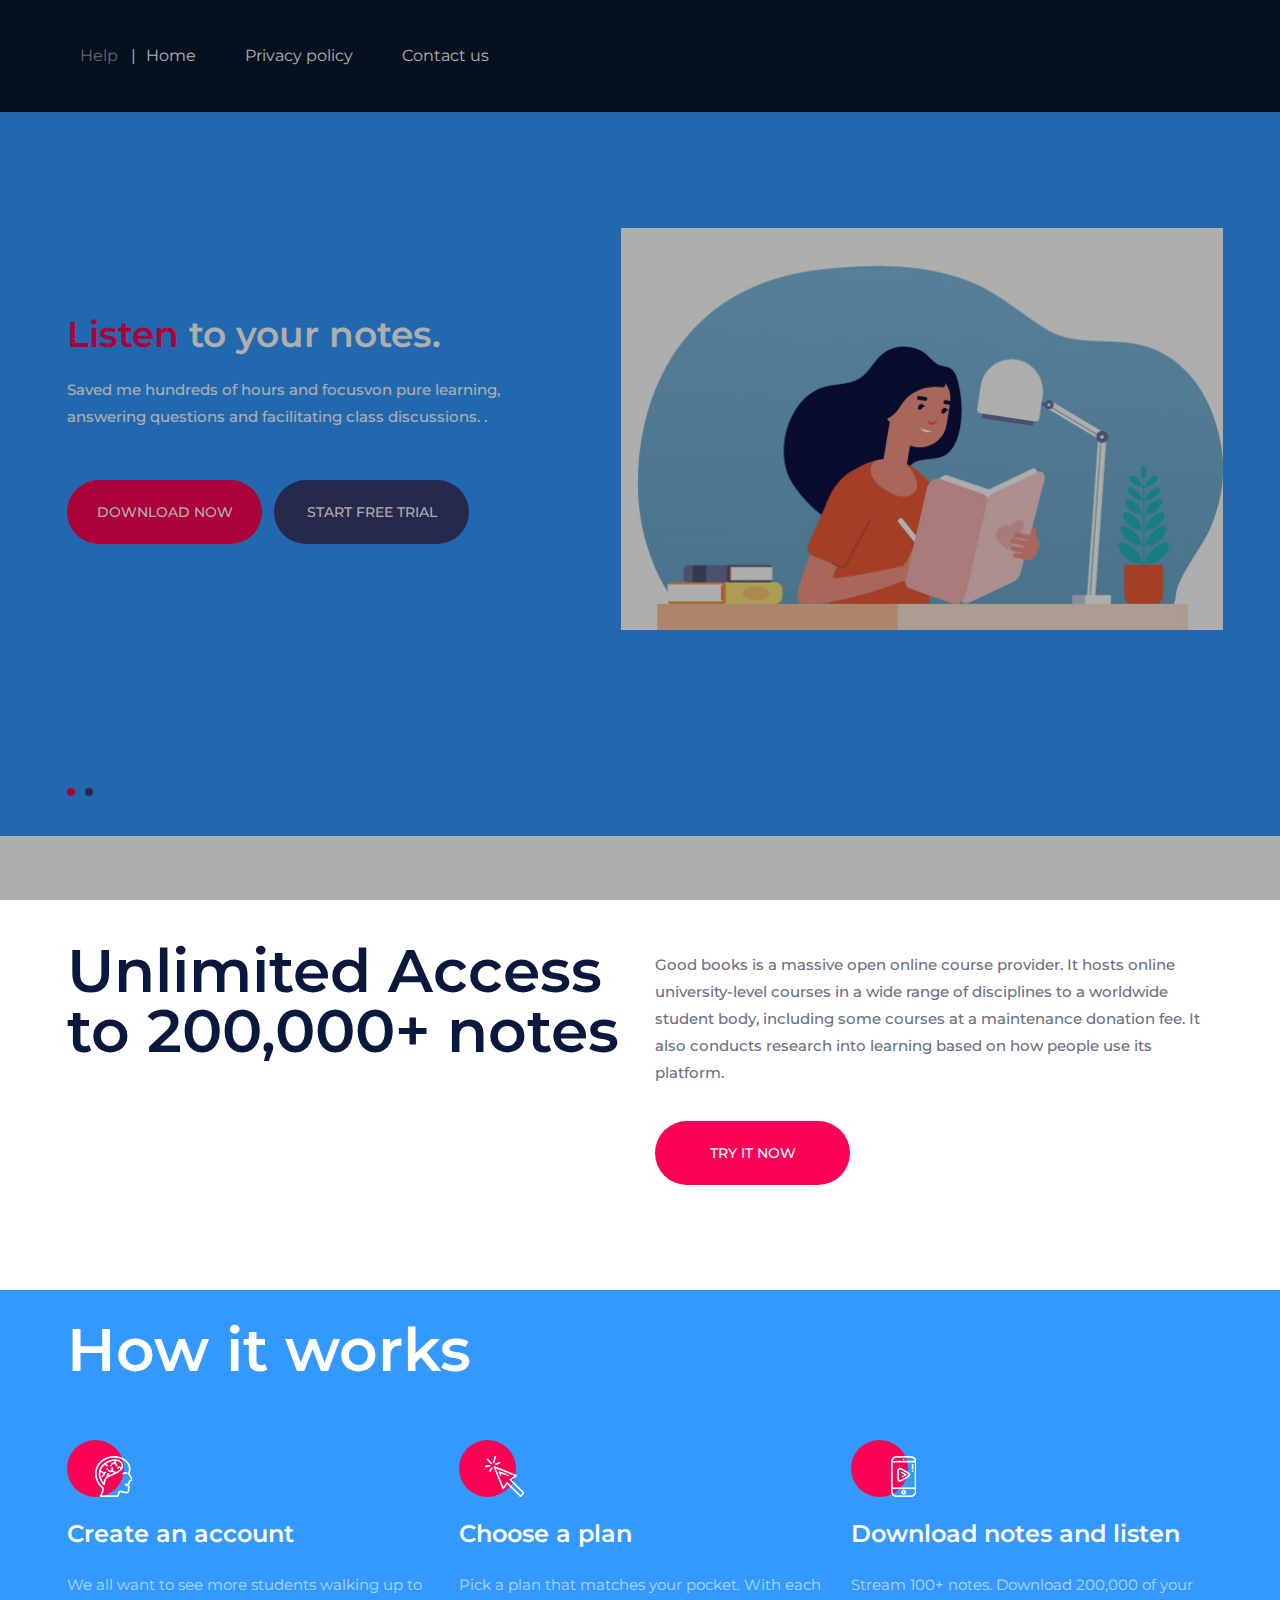
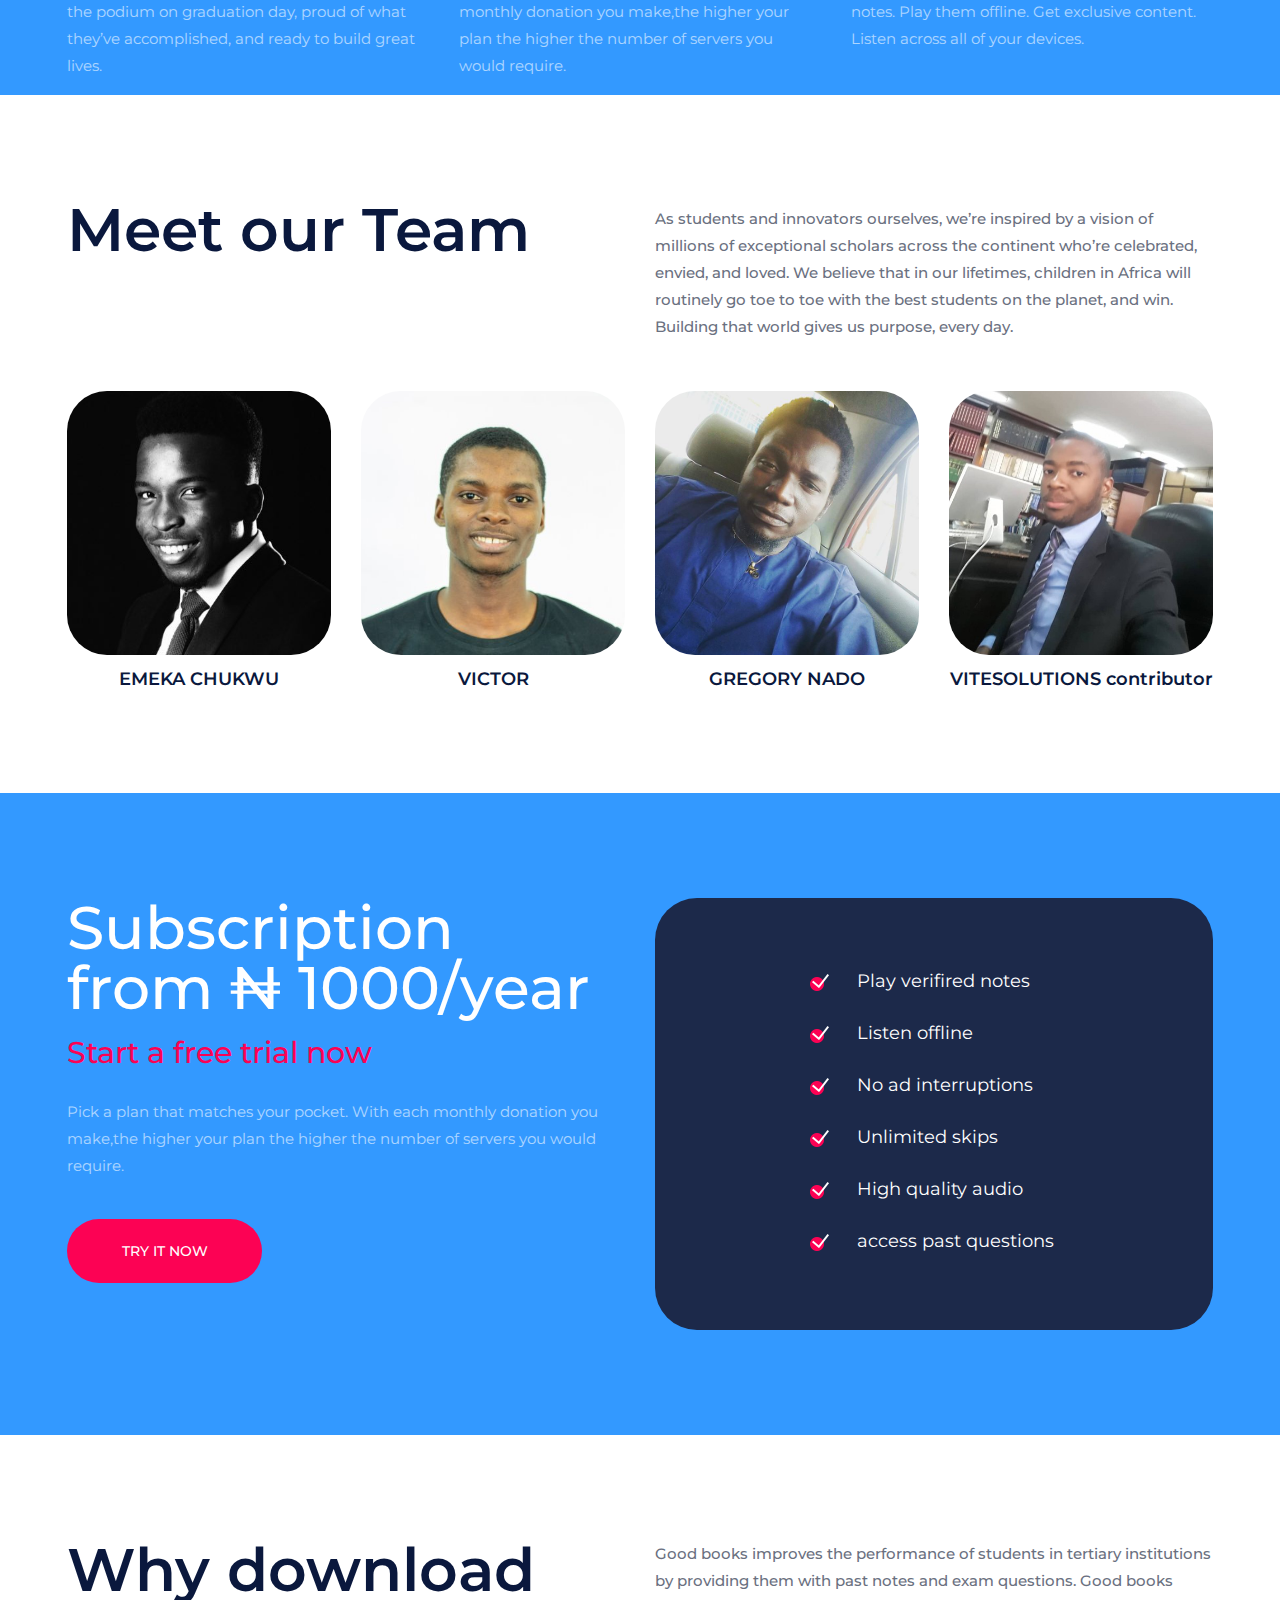
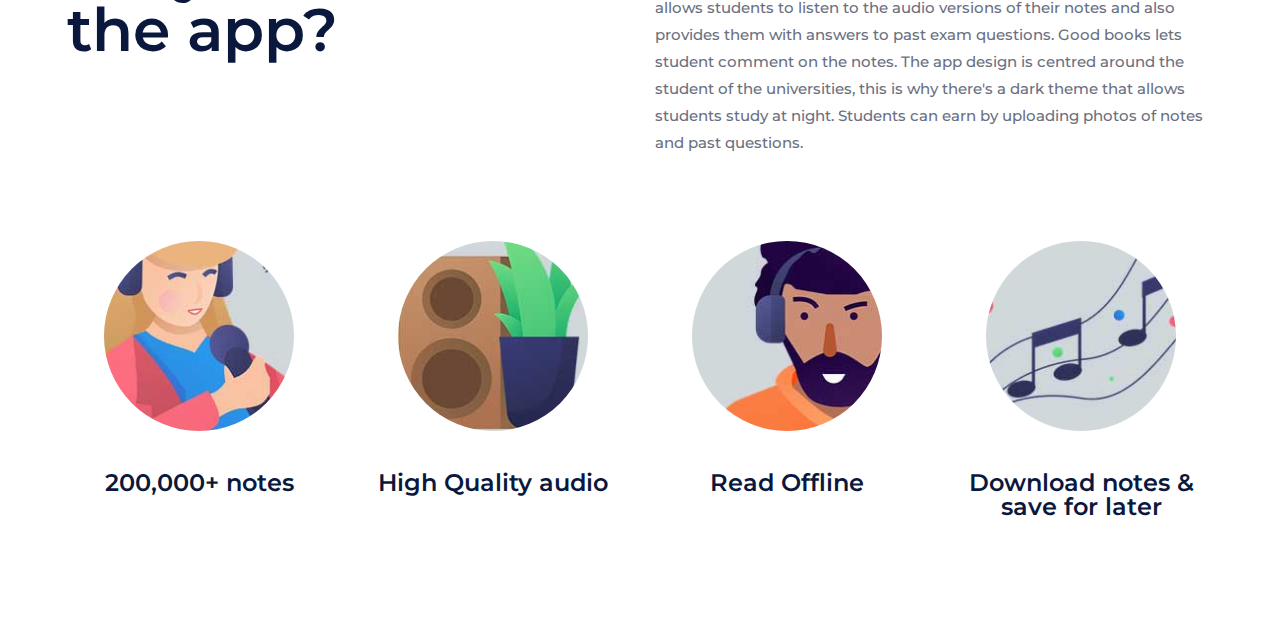
==== commit f249acf3: "update page" ====
--- a/index.html
+++ b/index.html
@@ -1,7 +1,7 @@
 <!DOCTYPE html>
 <html lang="zxx">
 <head>
-	<title>SolMusic | HTML Template</title>
+	<title>Good Books</title>
 	<meta charset="UTF-8">
 	<meta name="description" content="SolMusic HTML Template">
 	<meta name="keywords" content="music, html">
@@ -51,16 +51,6 @@
 		<ul class="main-menu">
 			<li><a href="index.html">Home</a></li>
 			<li><a href="Privacy policy.html">Privacy policy</a></li>
-			<li><a href="#">About us</a>
-				<ul class="sub-menu">
-					<li><a href="#team_section">Team</a></li>
-					<li><a href="#subscription_section">subcriptions</a></li>
-					<li><a href="artist.html">Help</a></li>
-					<li><a href="Privacy policy.html">Privacy policy</a></li>
-					<li><a href="contact.html">Contact</a></li>
-				</ul>
-			</li>
-			<li><a href="blog.html">Help</a></li>
 			<li><a href="contact.html">Contact us</a></li>
 		</ul>
 	</header>
@@ -288,64 +278,6 @@
 		</div>
 	</section>
 	<!-- Premium section end -->
-
-	<!-- Footer section -->
-	<footer class="footer-section">
-		<div class="container">
-			<div class="row">
-				<div class="col-xl-6 col-lg-7 order-lg-2">
-					<div class="row">
-						<div class="col-sm-4">
-							<div class="footer-widget">
-								<h2>About us</h2>
-								<ul>
-									<li><a href="">Our Story</a></li>
-									<li><a href="">Sol Music Blog</a></li>
-									<li><a href="">History</a></li>
-								</ul>
-							</div>
-						</div>
-						<div class="col-sm-4">
-							<div class="footer-widget">
-								<h2>Products</h2>
-								<ul>
-									<li><a href="">Music</a></li>
-									<li><a href="">Subscription</a></li>
-									<li><a href="">Custom Music</a></li>
-									<li><a href="">Footage</a></li>
-								</ul>
-							</div>
-						</div>
-						<div class="col-sm-4">
-							<div class="footer-widget">
-								<h2>Playlists</h2>
-								<ul>
-									<li><a href="">Newsletter</a></li>
-									<li><a href="">Careers</a></li>
-									<li><a href="">Press</a></li>
-									<li><a href="">Contact</a></li>
-								</ul>
-							</div>
-						</div>
-					</div>
-				</div>
-				<div class="col-xl-6 col-lg-5 order-lg-1">
-					<img src="img/logo.png" alt="">
-					<div class="copyright"><!-- Link back to Colorlib can't be removed. Template is licensed under CC BY 3.0. -->
-Copyright &copy;<script>document.write(new Date().getFullYear());</script> All rights reserved | This template is made with <i class="fa fa-heart-o" aria-hidden="true"></i> by <a href="https://colorlib.com" target="_blank">Colorlib</a>
-<!-- Link back to Colorlib can't be removed. Template is licensed under CC BY 3.0. --></div>
-					<div class="social-links">
-						<a href=""><i class="fa fa-instagram"></i></a>
-						<a href=""><i class="fa fa-pinterest"></i></a>
-						<a href=""><i class="fa fa-facebook"></i></a>
-						<a href=""><i class="fa fa-twitter"></i></a>
-						<a href=""><i class="fa fa-youtube"></i></a>
-					</div>
-				</div>
-			</div>
-		</div>
-	</footer>
-	<!-- Footer section end -->
 	
 	<!--====== Javascripts & Jquery ======-->
 	<script src="js/jquery-3.2.1.min.js"></script>
--- a/css/style.css
+++ b/css/style.css
@@ -221,9 +221,8 @@
  ---------------------*/
 
 .header-section {
-	padding-left: 55px;
-	padding-right: 72px;
 	background: #08192d;
+	display: flex;
 }
 
 .site-logo {
@@ -233,9 +232,9 @@
 }
 
 .header-right {
-	float: right;
+	/* float: right; */
 	padding: 44px 0;
-	margin-left: 130px;
+	/* margin-left: 130px; */
 }
 
 .header-right .hr-btn {
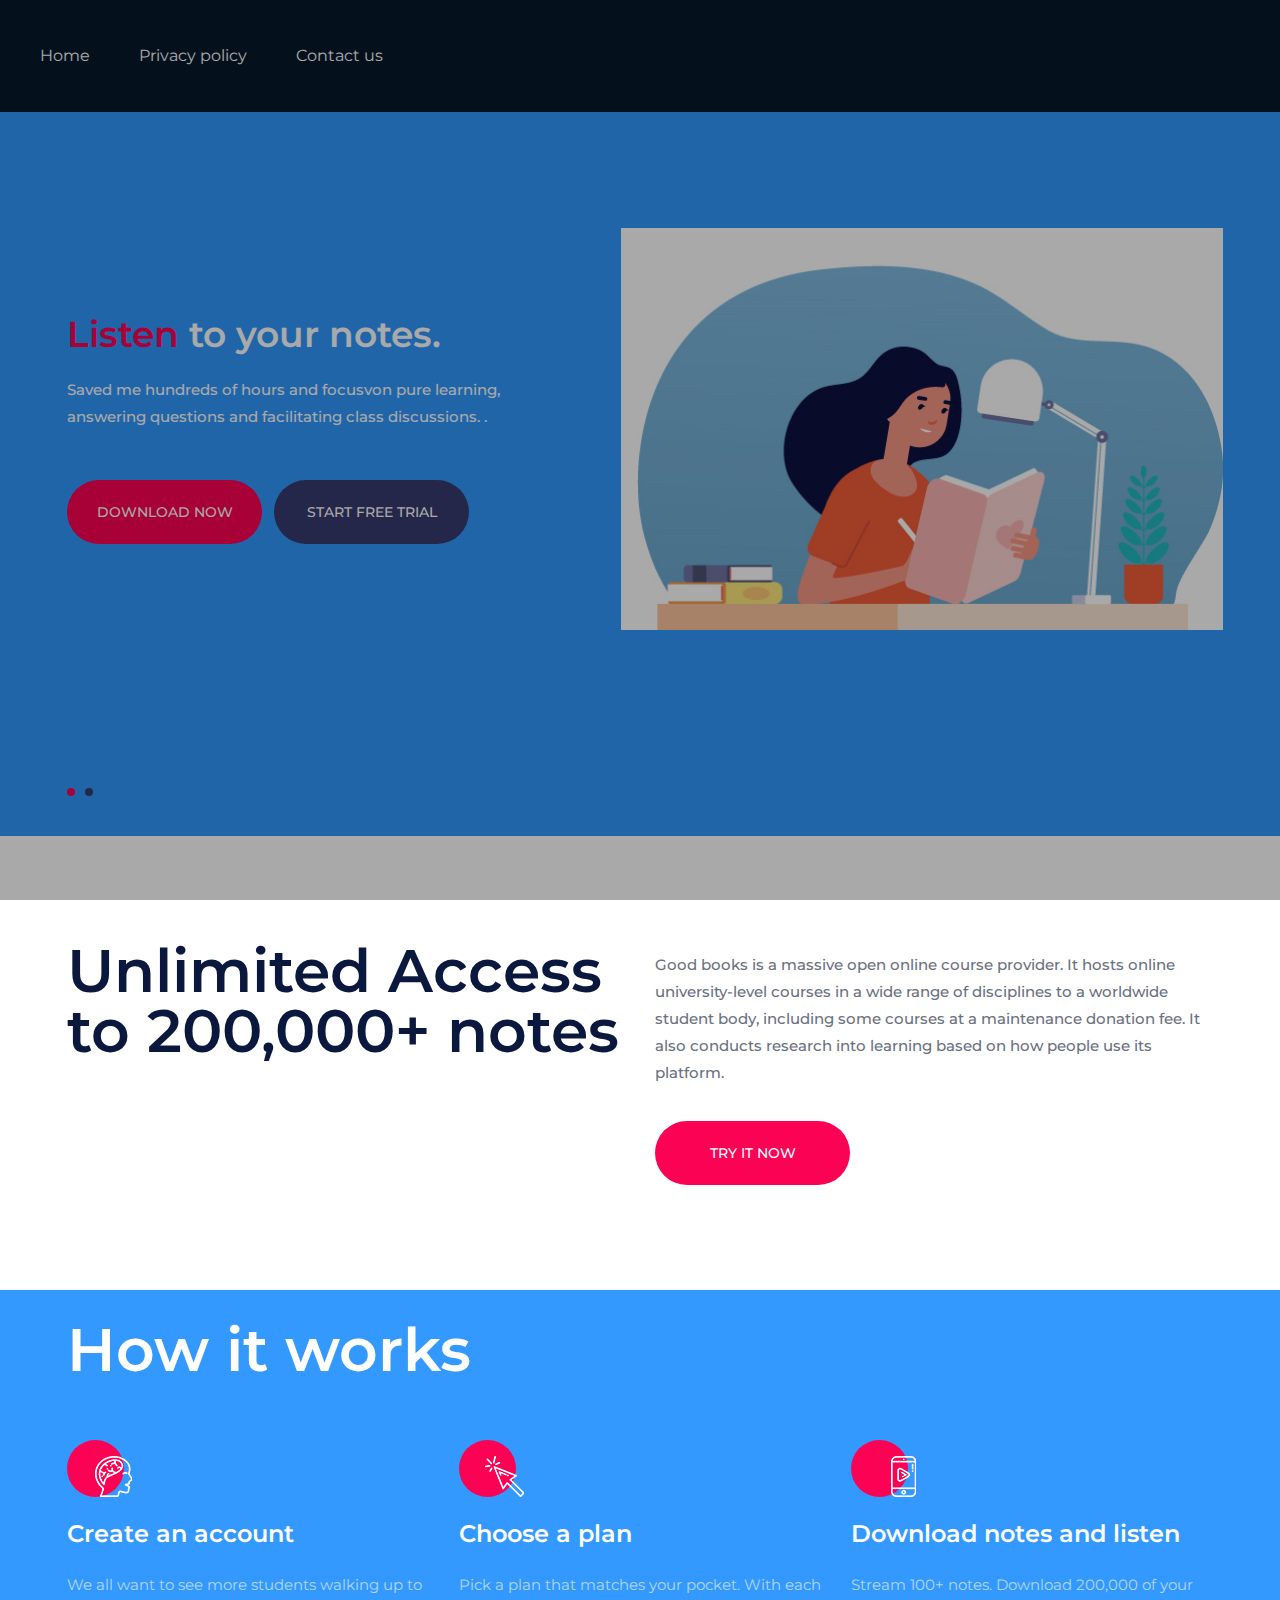
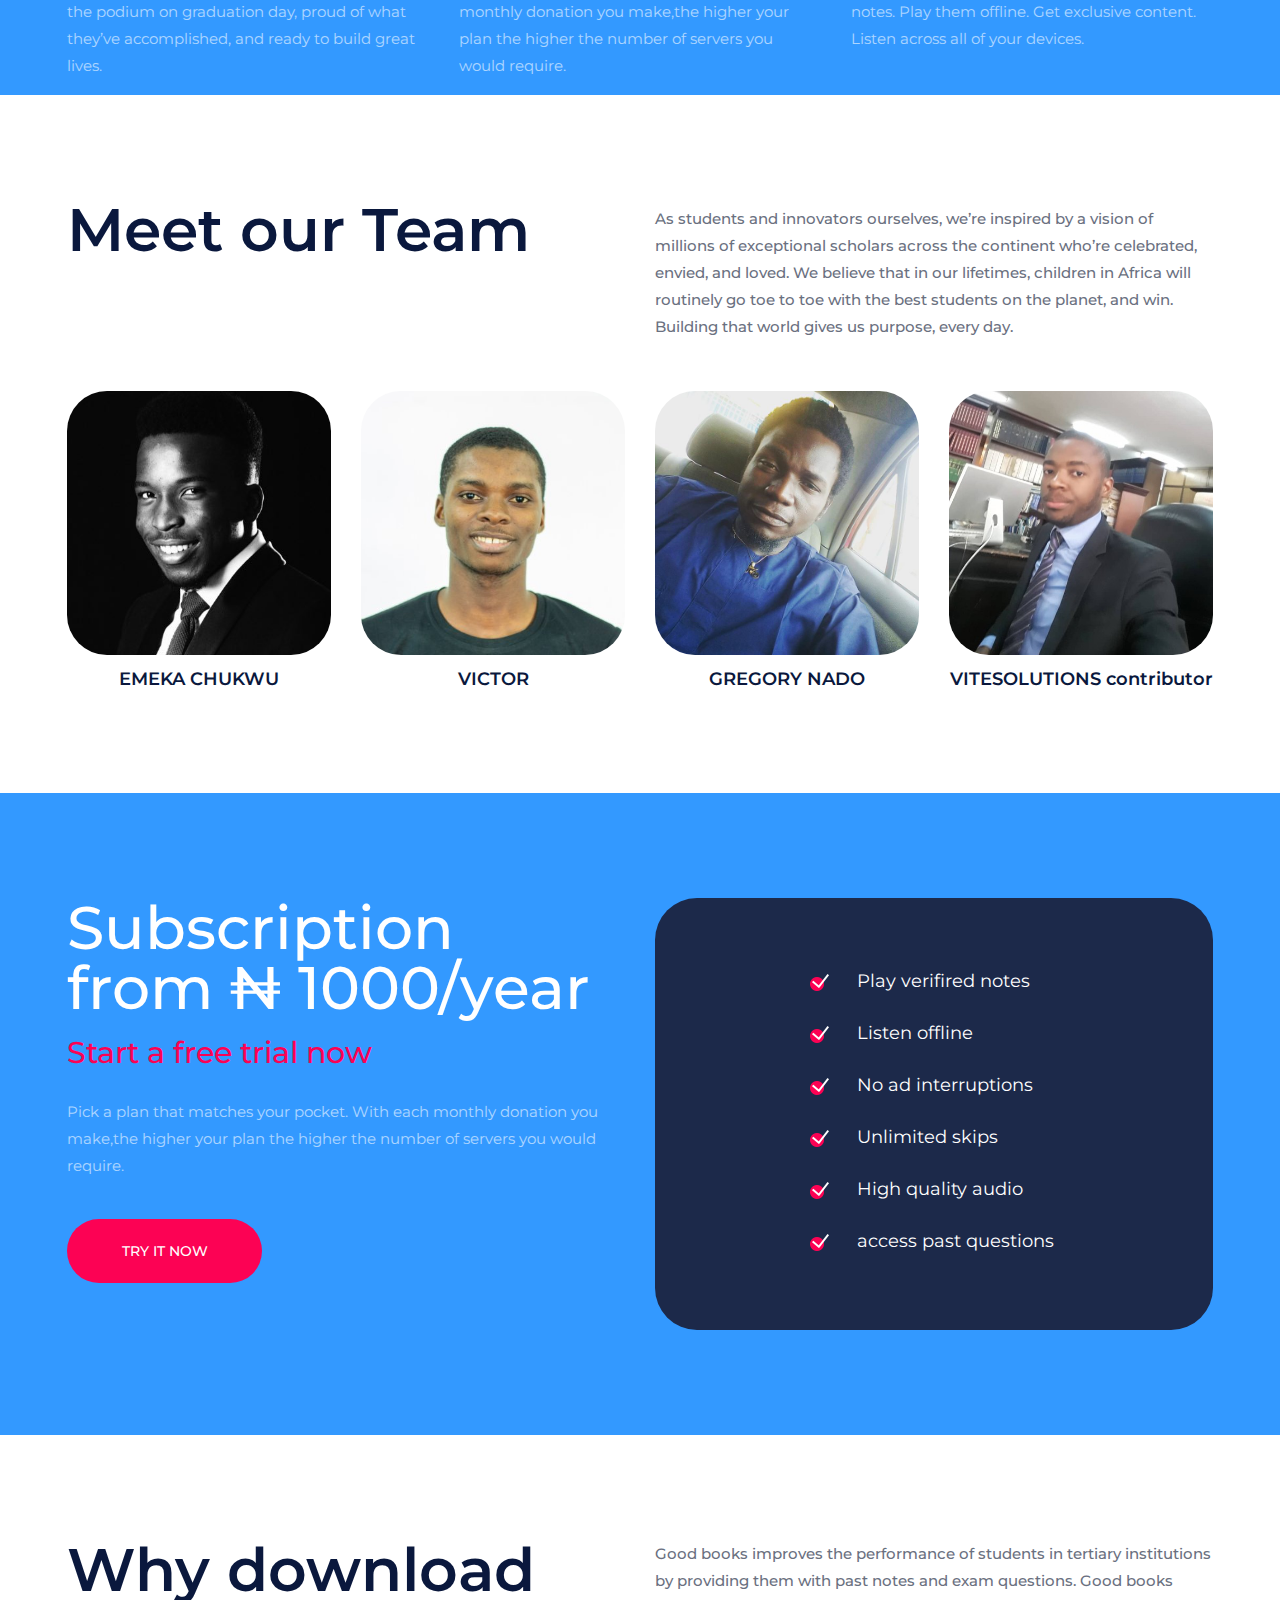
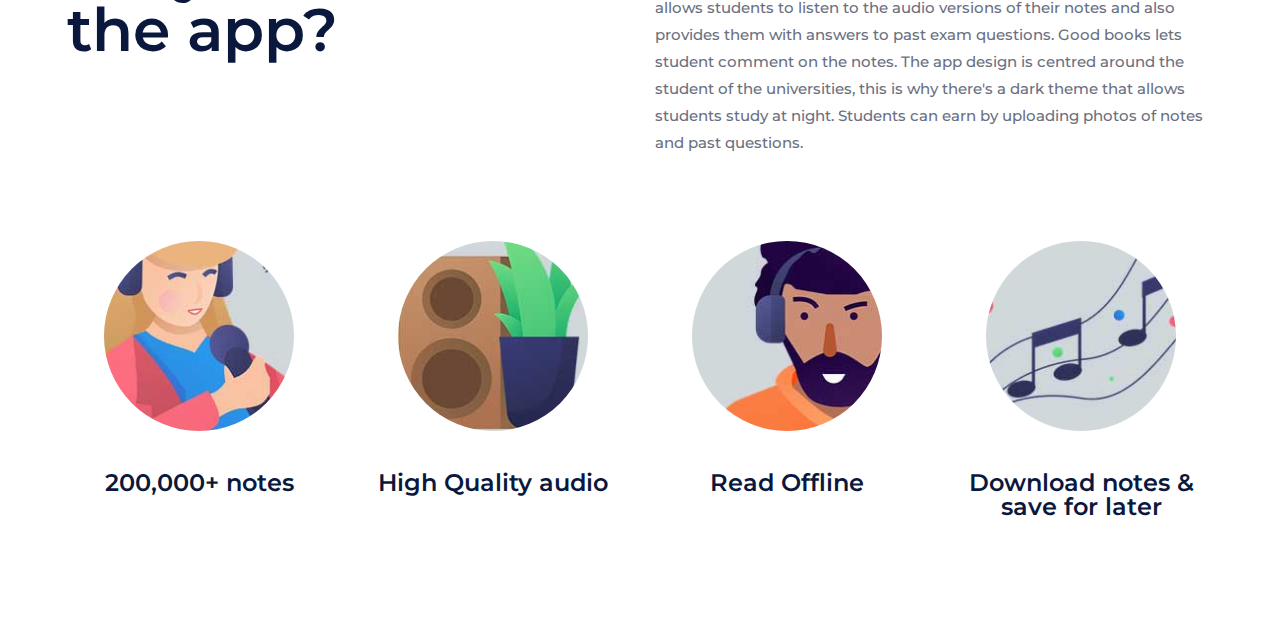
==== commit a6571a96: "update home page" ====
--- a/index.html
+++ b/index.html
@@ -36,18 +36,10 @@
 	</div>
 
 	<!-- Header section -->
-	<header class="header-section clearfix">
+	<header class="header-section">
 		<a href="index.html" class="site-logo">
 			<img src="img/logo.png" alt="">
 		</a>
-		<div class="header-right">
-			<a href="#" class="hr-btn">Help</a>
-			<span>|</span>
-			<!-- <div class="user-panel">
-				<a href="" class="login">Login</a>
-				<a href="" class="register">Create an account</a>
-			</div>  -->
-		</div>
 		<ul class="main-menu">
 			<li><a href="index.html">Home</a></li>
 			<li><a href="Privacy policy.html">Privacy policy</a></li>
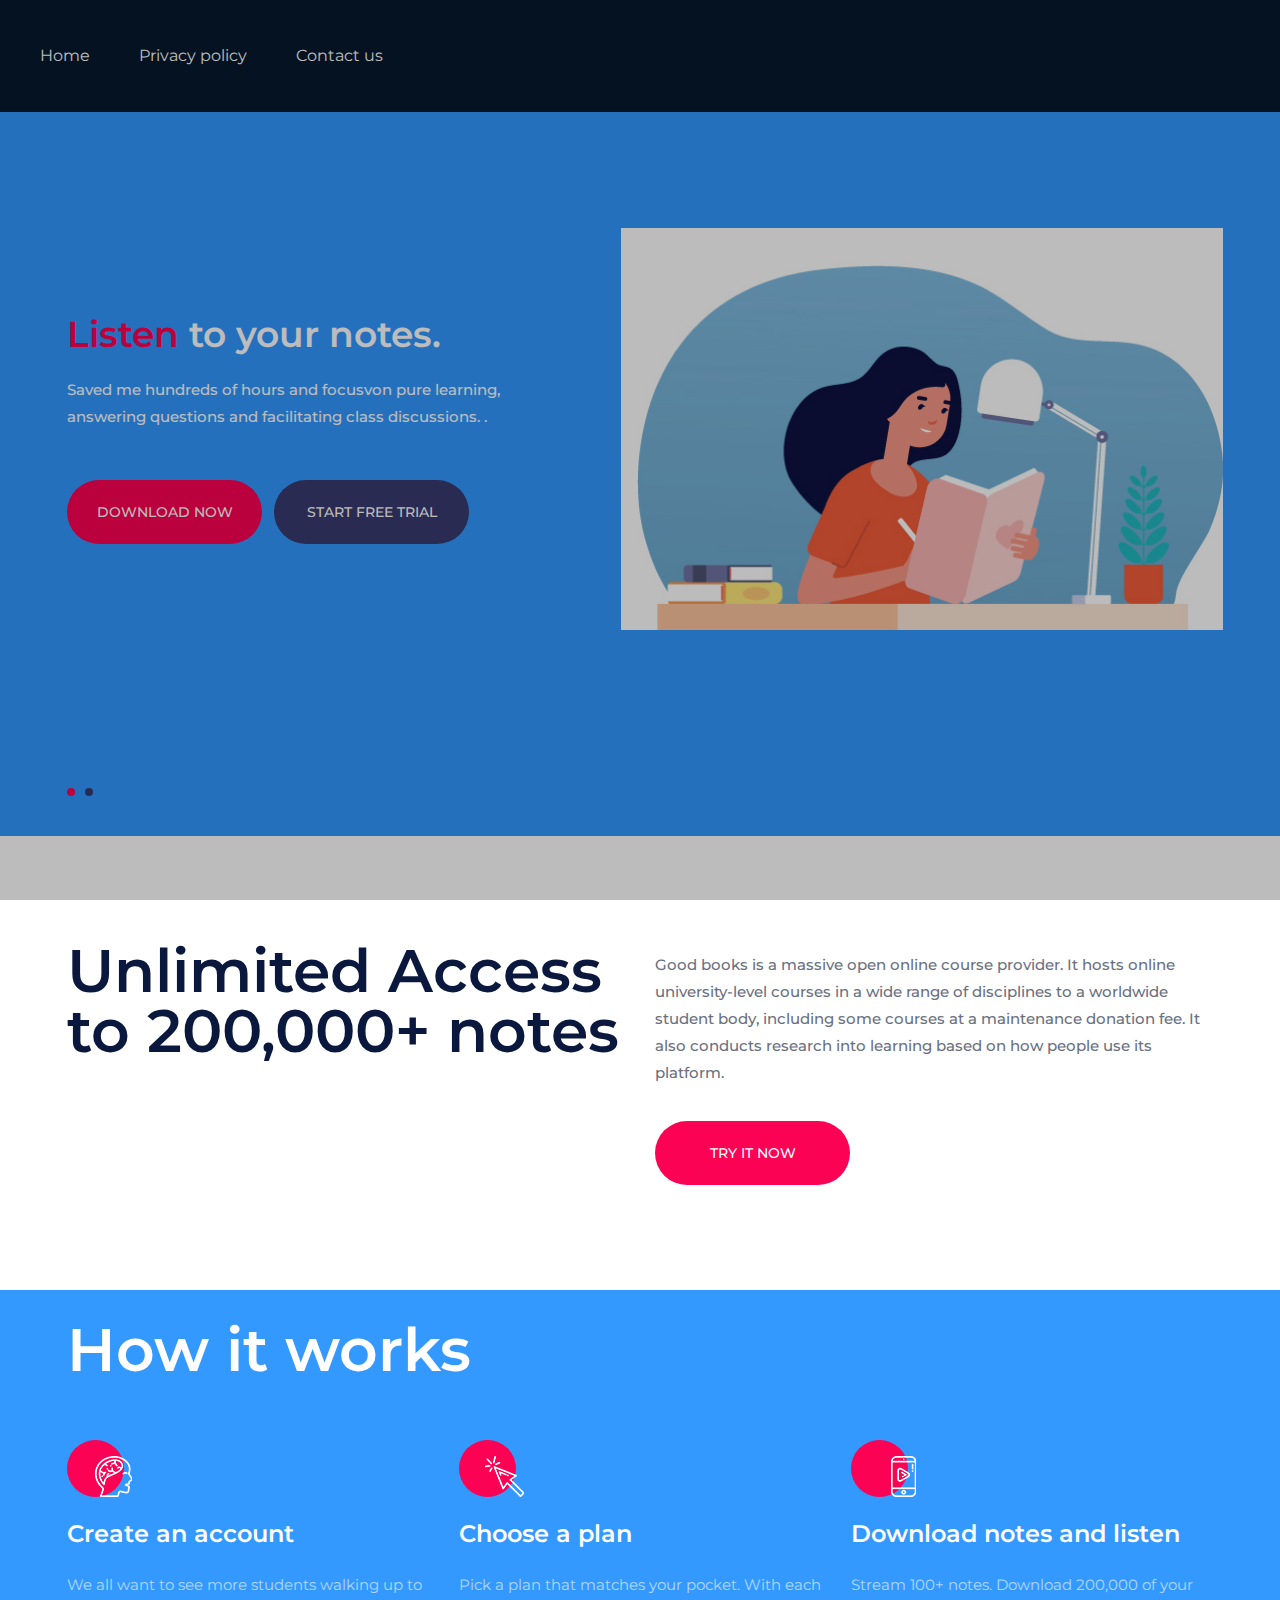
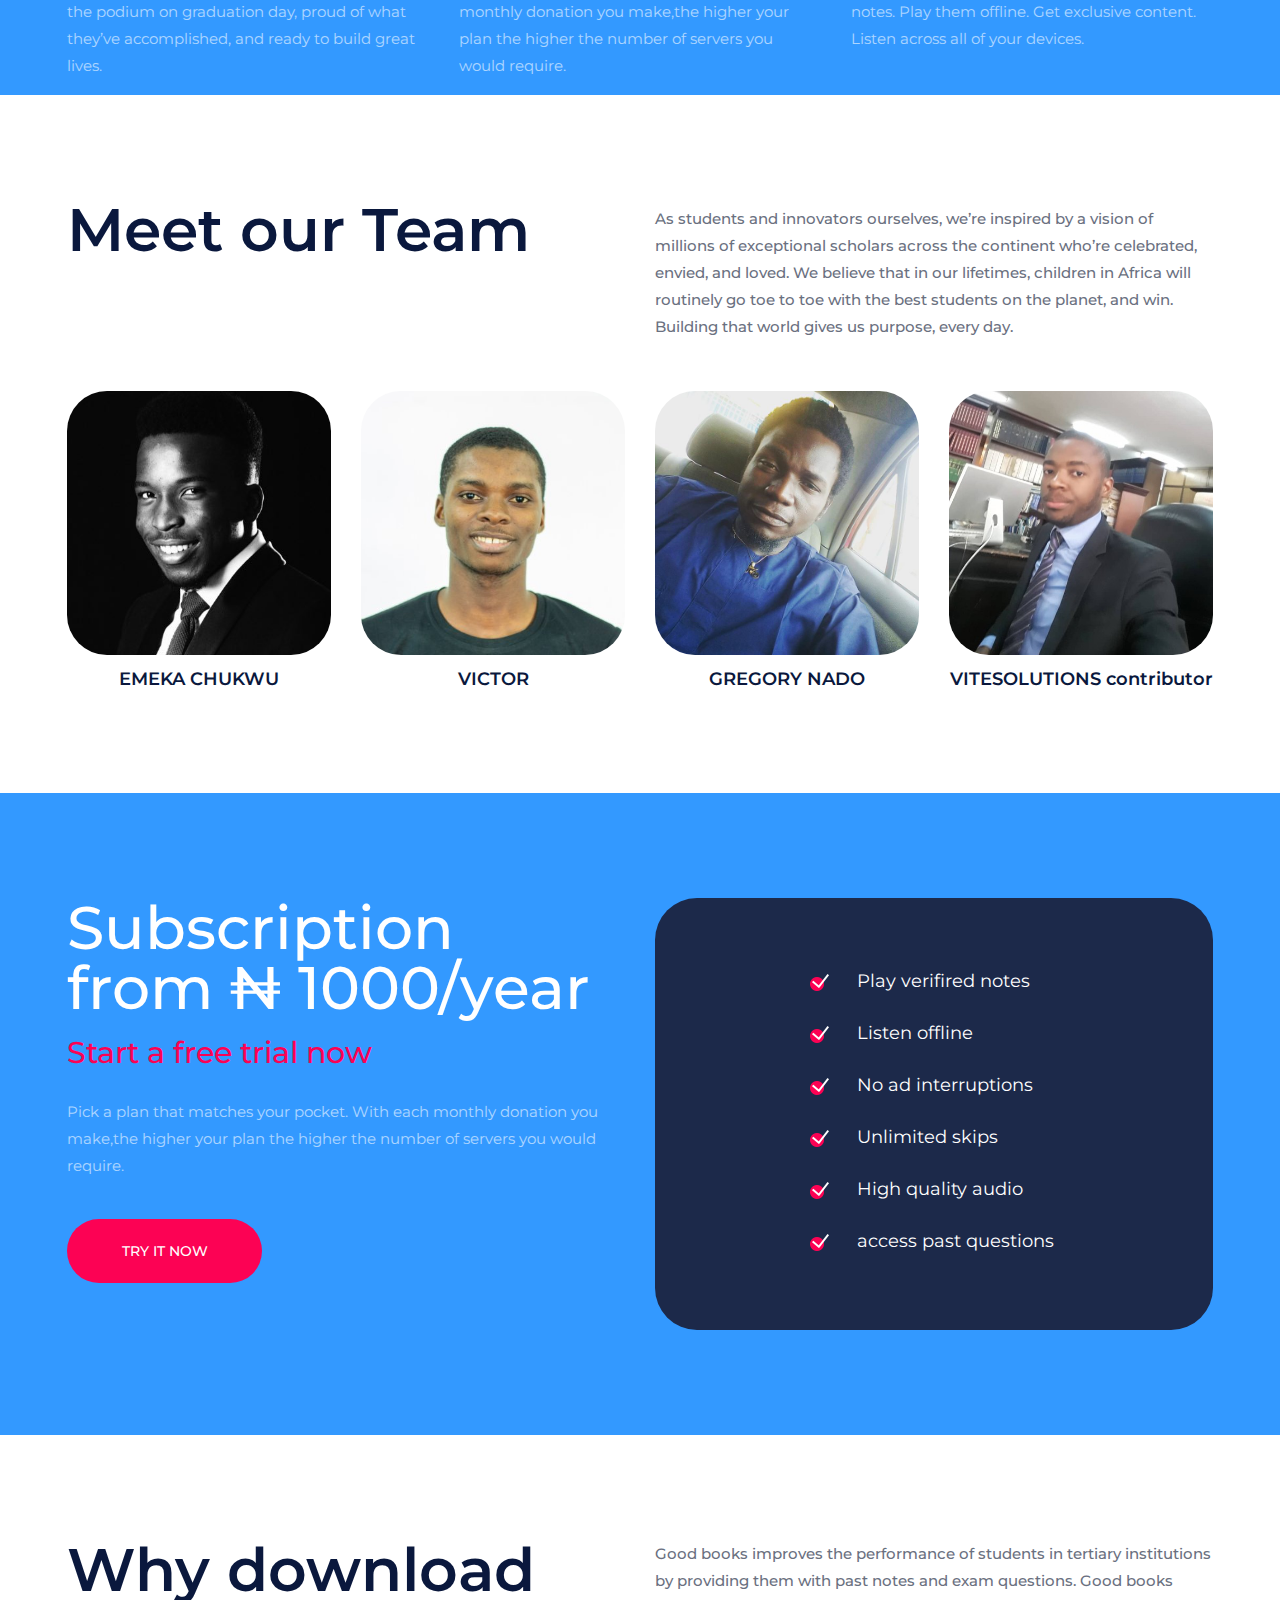
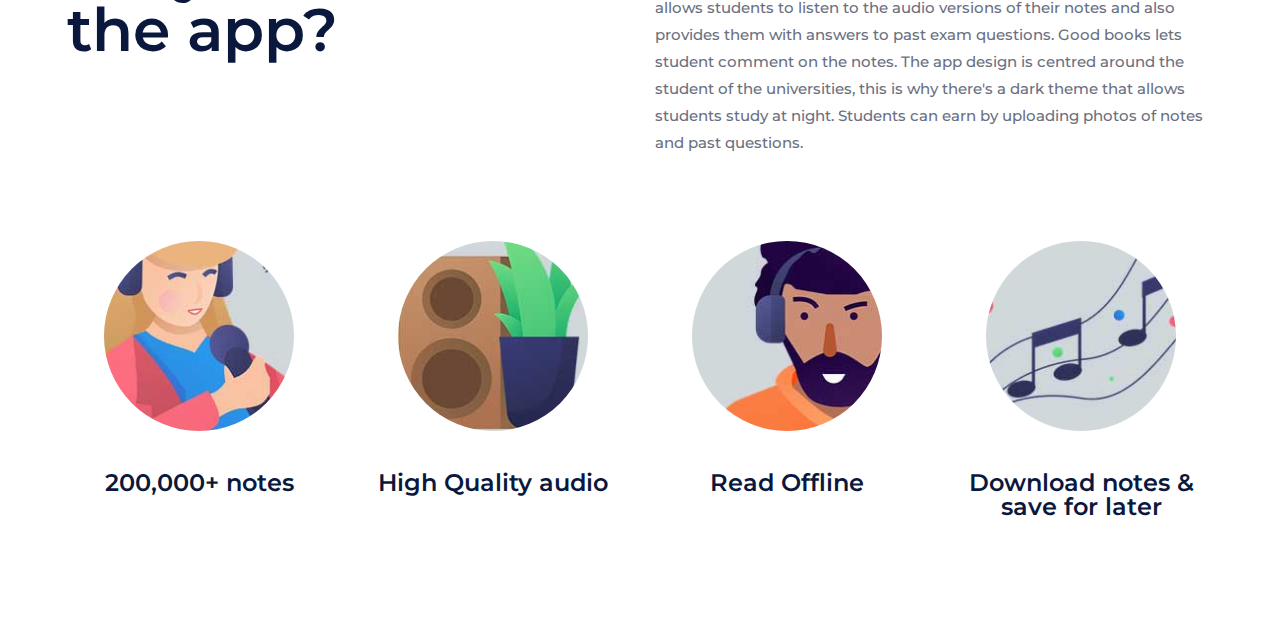
==== commit 1b6a75d4: "update map" ====
--- a/index.html
+++ b/index.html
@@ -42,7 +42,7 @@
 		</a>
 		<ul class="main-menu">
 			<li><a href="index.html">Home</a></li>
-			<li><a href="Privacy policy.html">Privacy policy</a></li>
+			<li><a href="privacy-policy.html">Privacy policy</a></li>
 			<li><a href="contact.html">Contact us</a></li>
 		</ul>
 	</header>
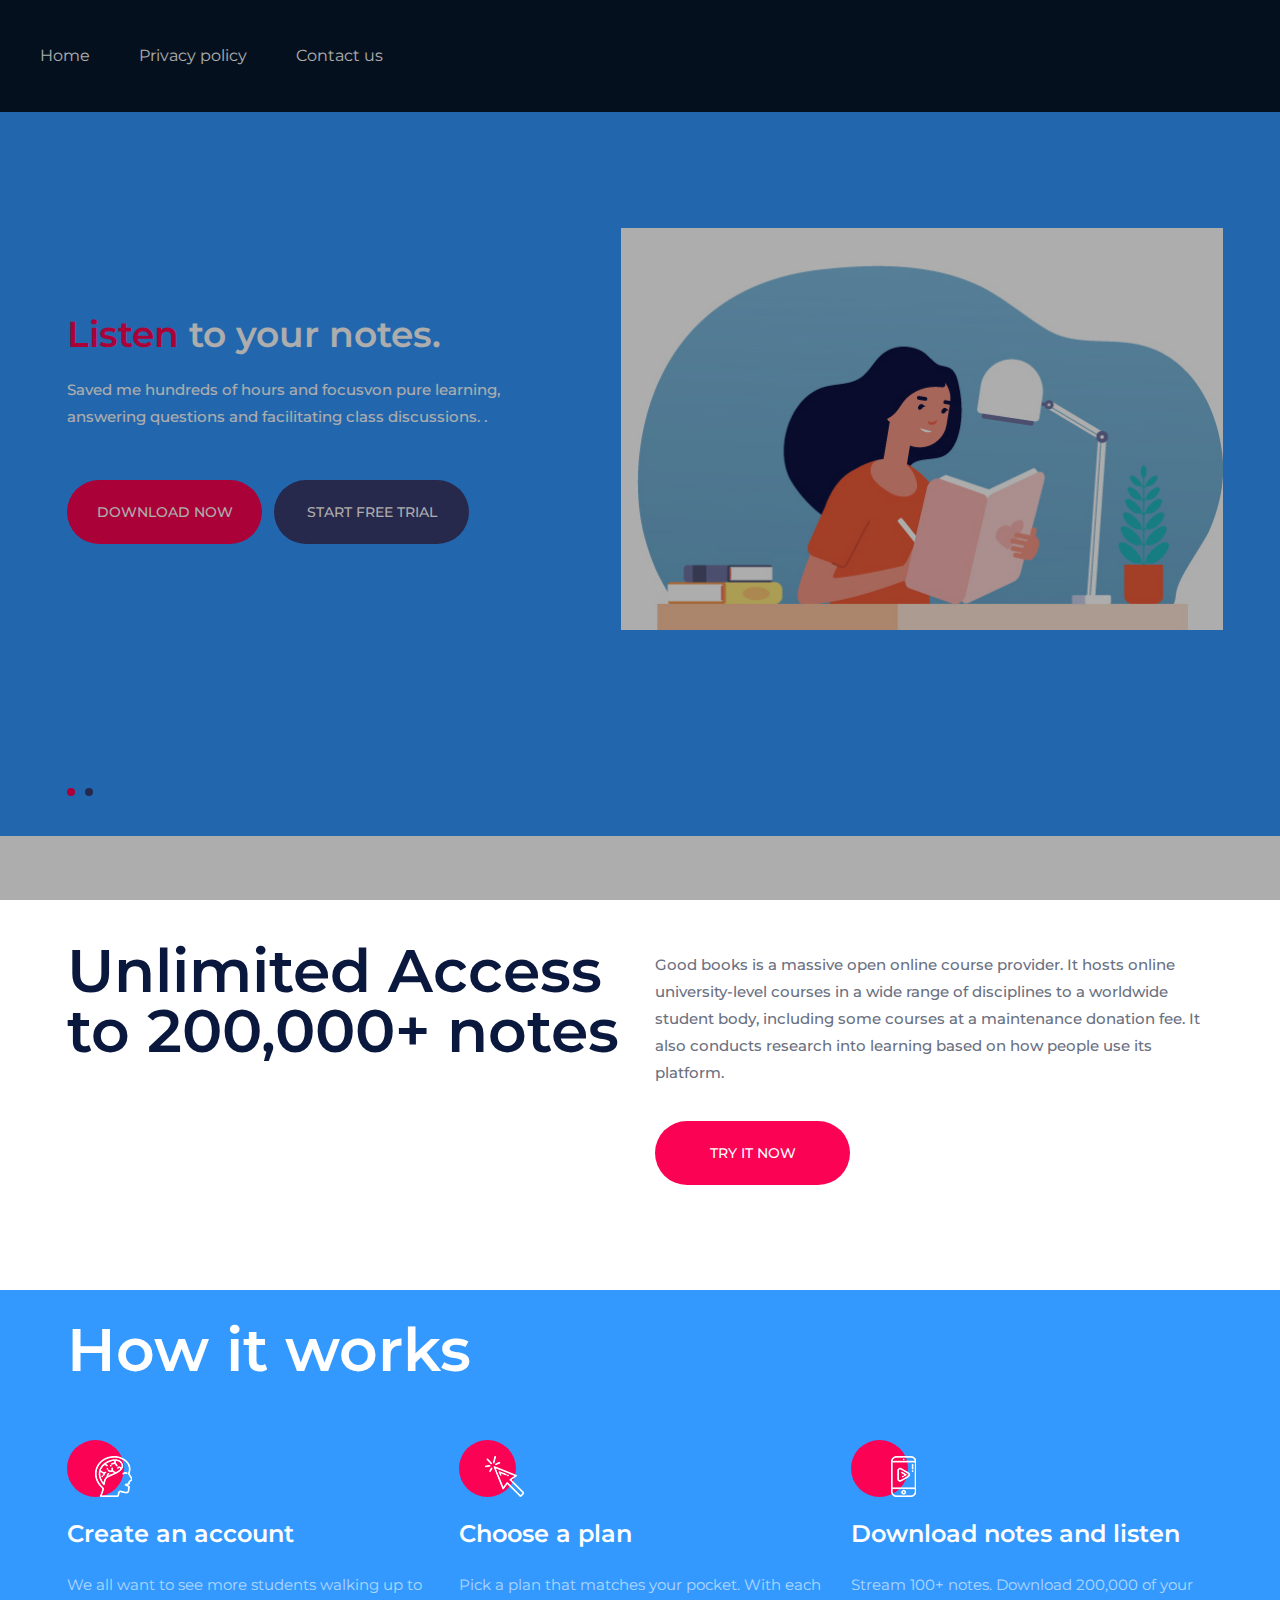
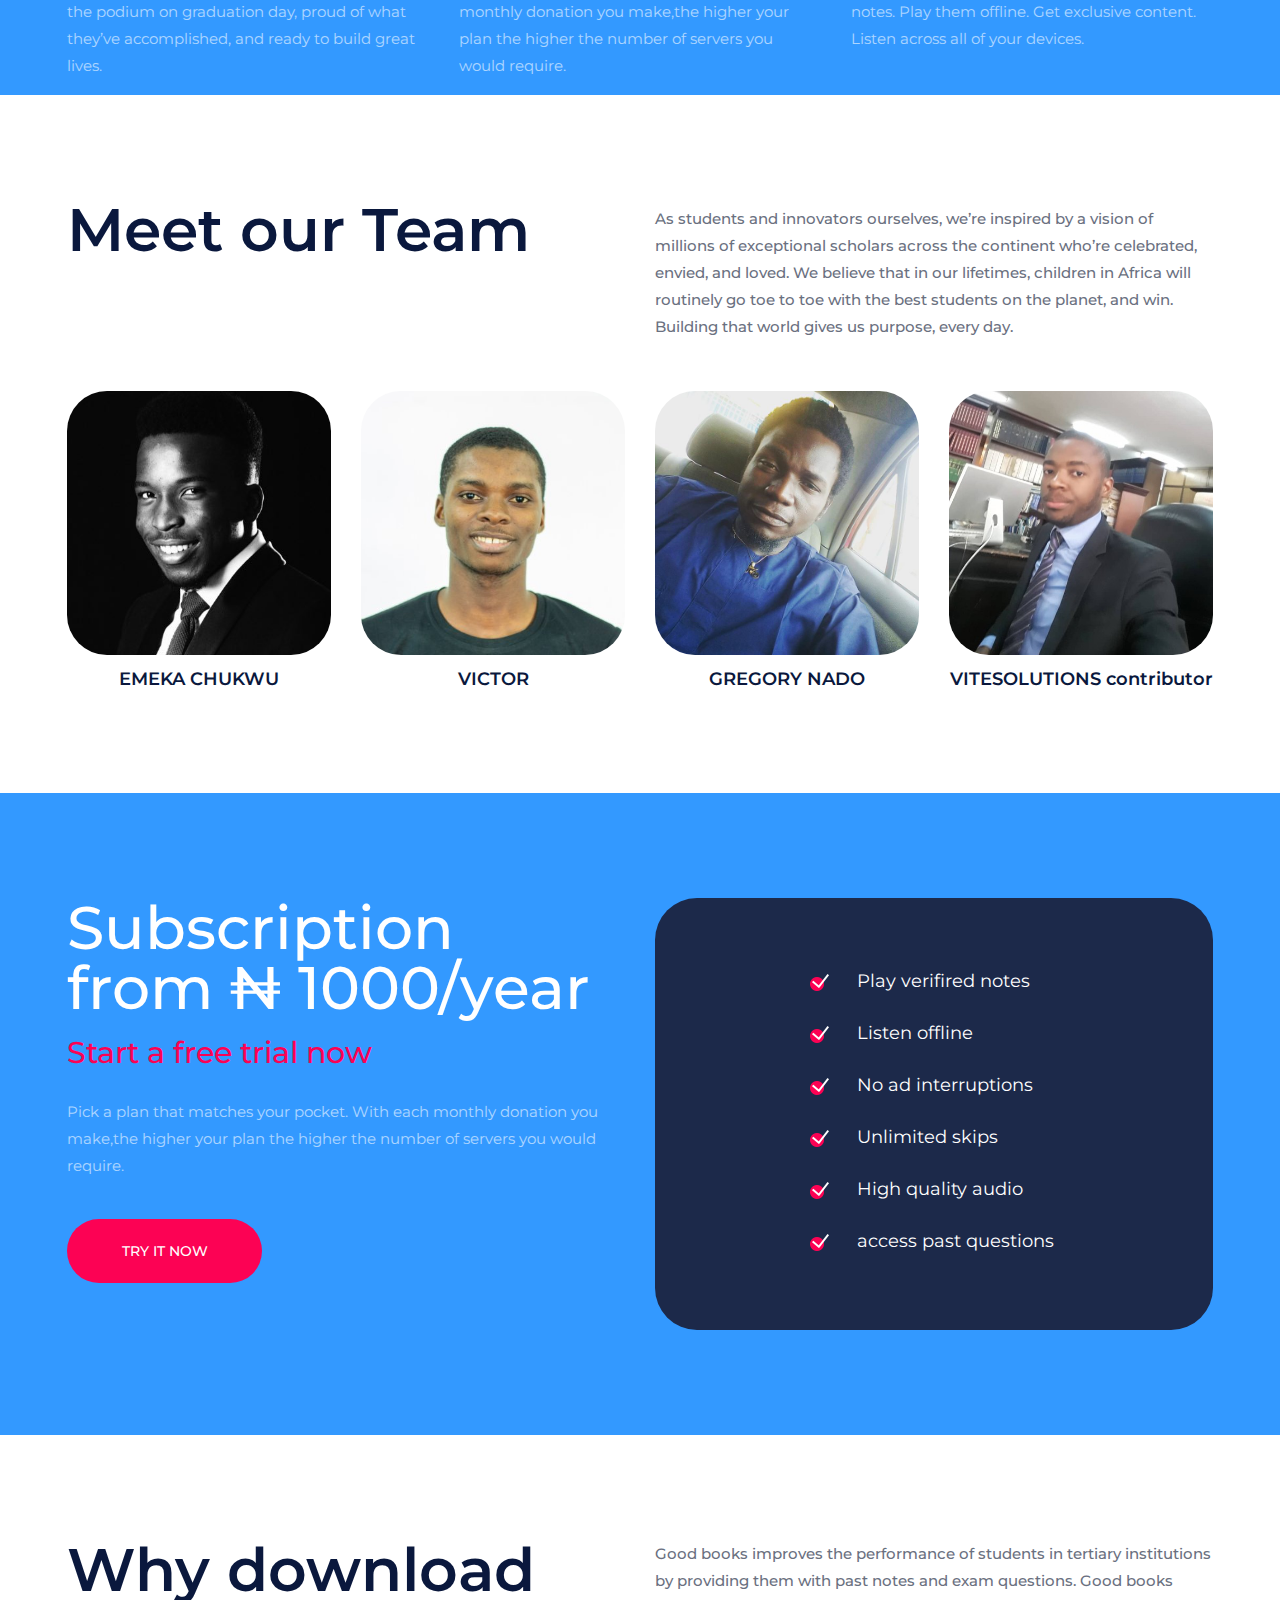
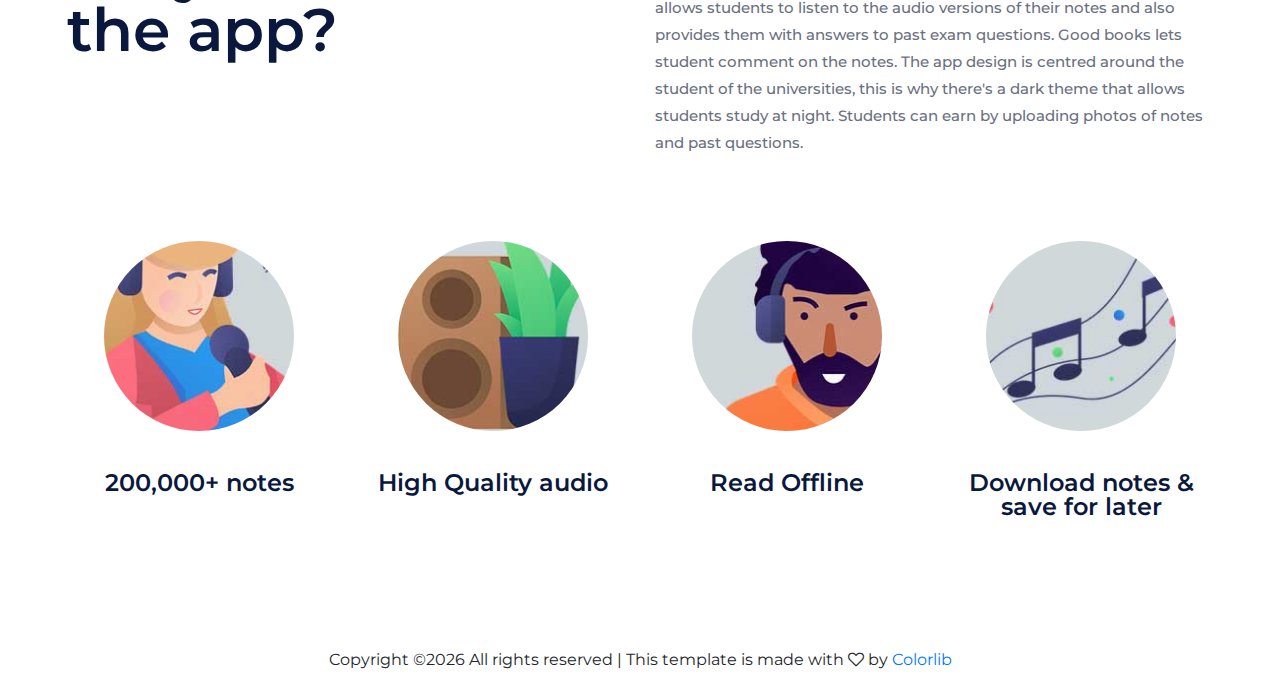
==== commit 5f9e8817: "update copyright" ====
--- a/index.html
+++ b/index.html
@@ -270,7 +270,9 @@
 		</div>
 	</section>
 	<!-- Premium section end -->
-	
+	<footer>
+		Copyright &copy;<script>document.write(new Date().getFullYear());</script> All rights reserved | This template is made with <i class="fa fa-heart-o" aria-hidden="true"></i> by <a href="https://colorlib.com" target="_blank">Colorlib</a>
+	</footer>
 	<!--====== Javascripts & Jquery ======-->
 	<script src="js/jquery-3.2.1.min.js"></script>
 	<script src="js/bootstrap.min.js"></script>
--- a/css/style.css
+++ b/css/style.css
@@ -594,6 +594,10 @@
 /* ----------------
 Responsive
  -------------------*/
+ footer {
+	text-align: center;
+	padding: 20px 2em;
+}
 
 .footer-section {
 	background: #3399ff;
